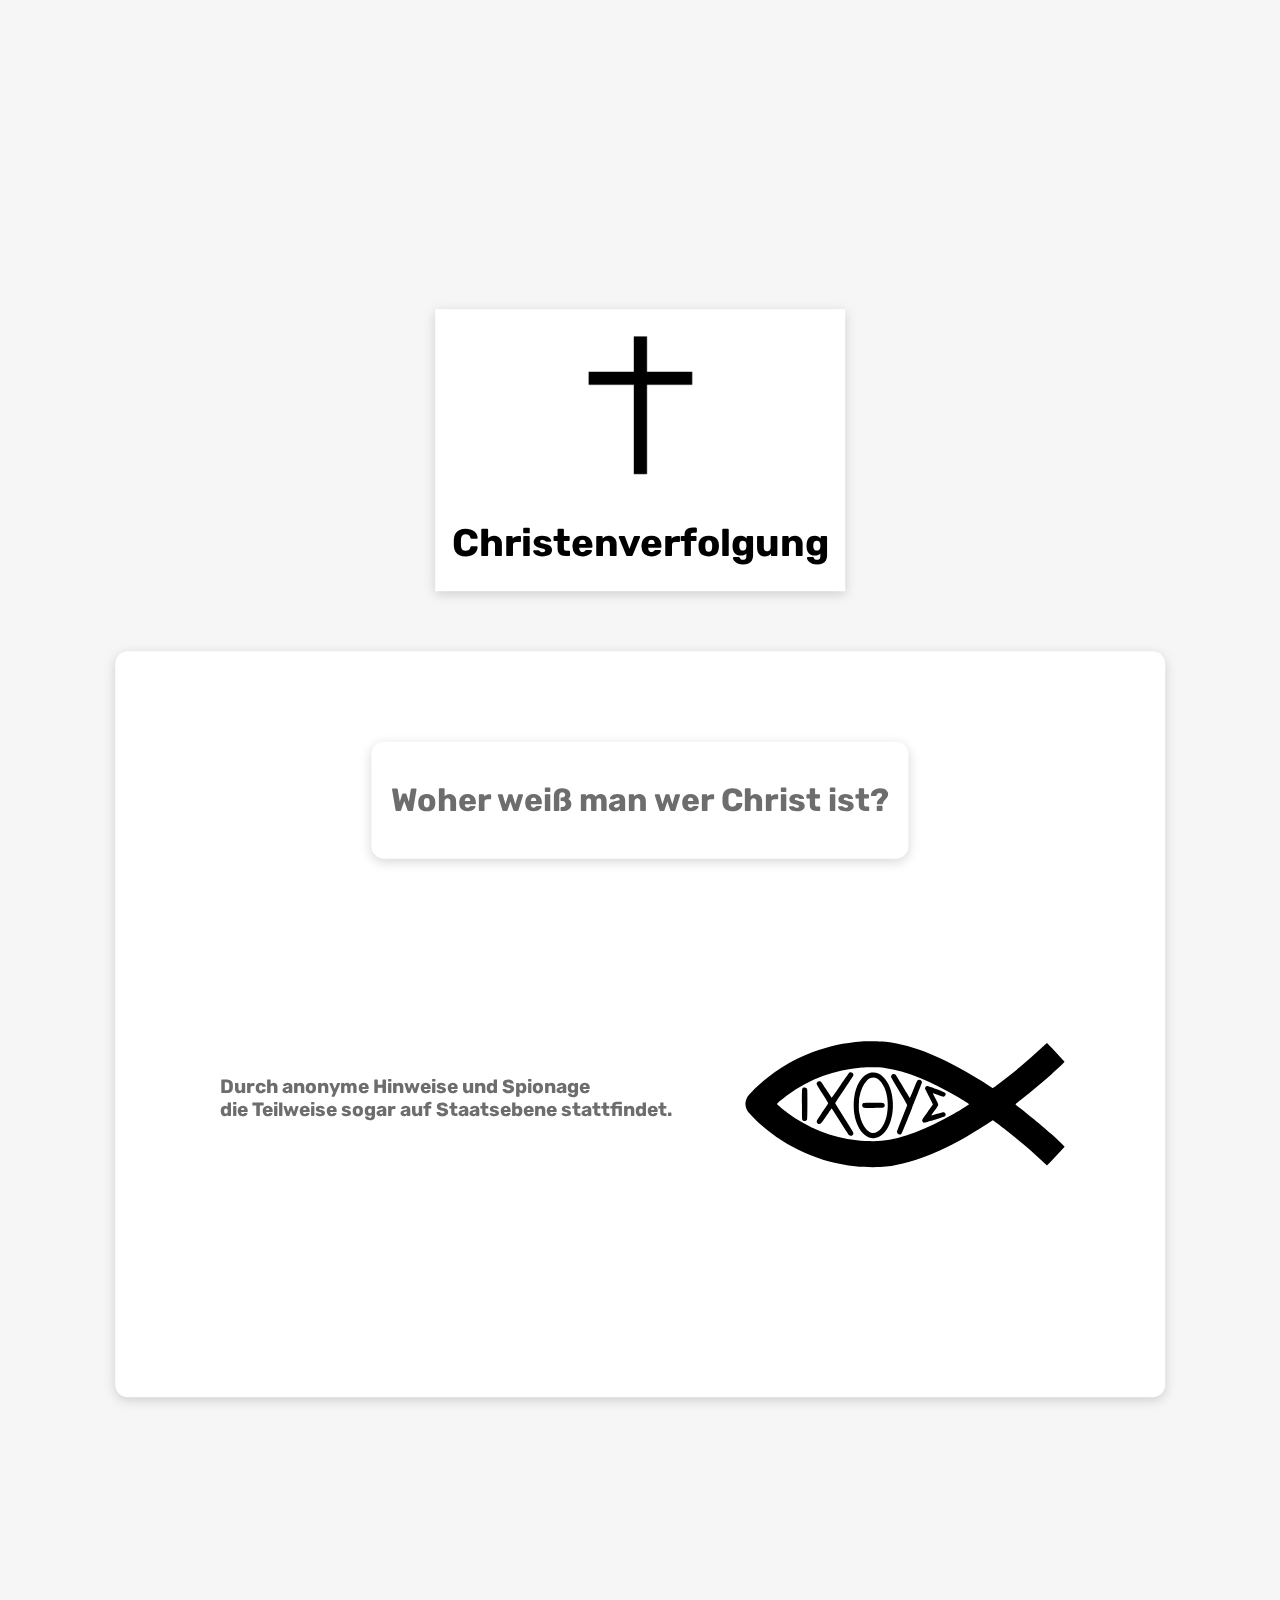
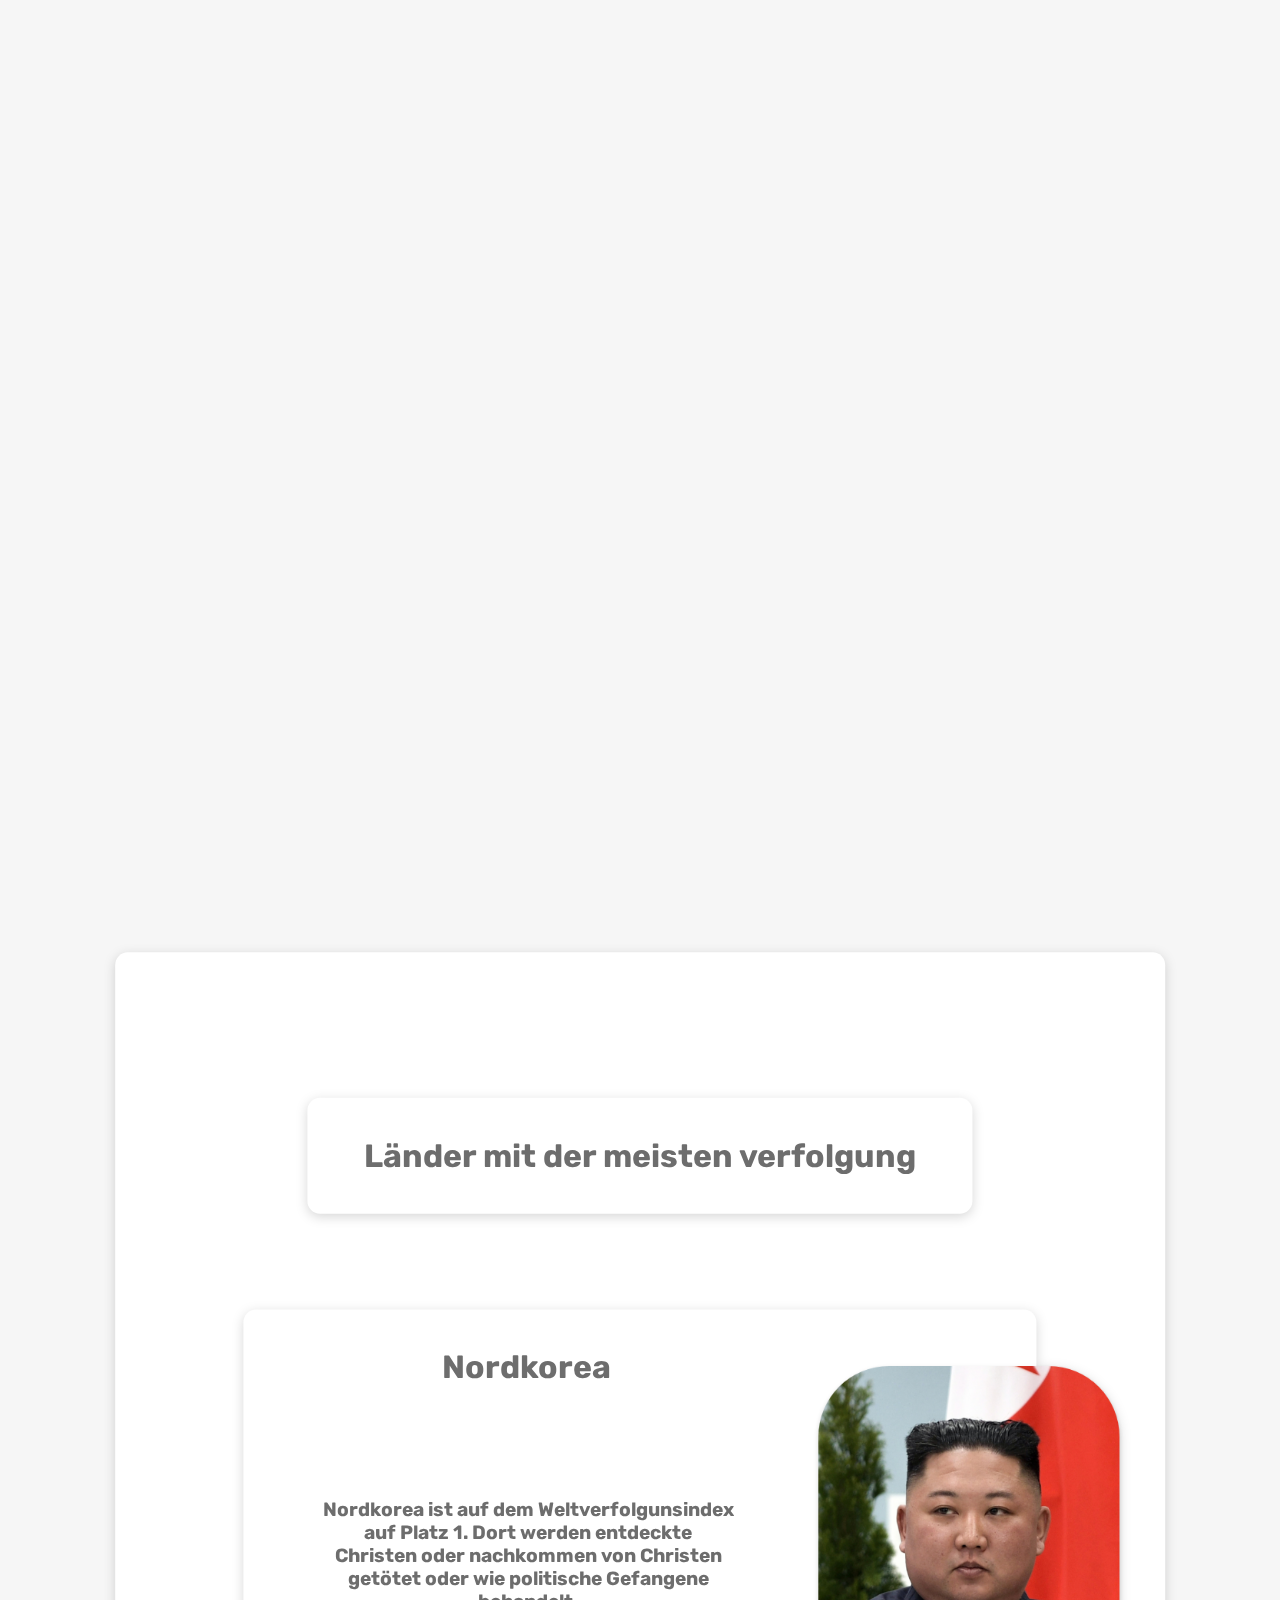
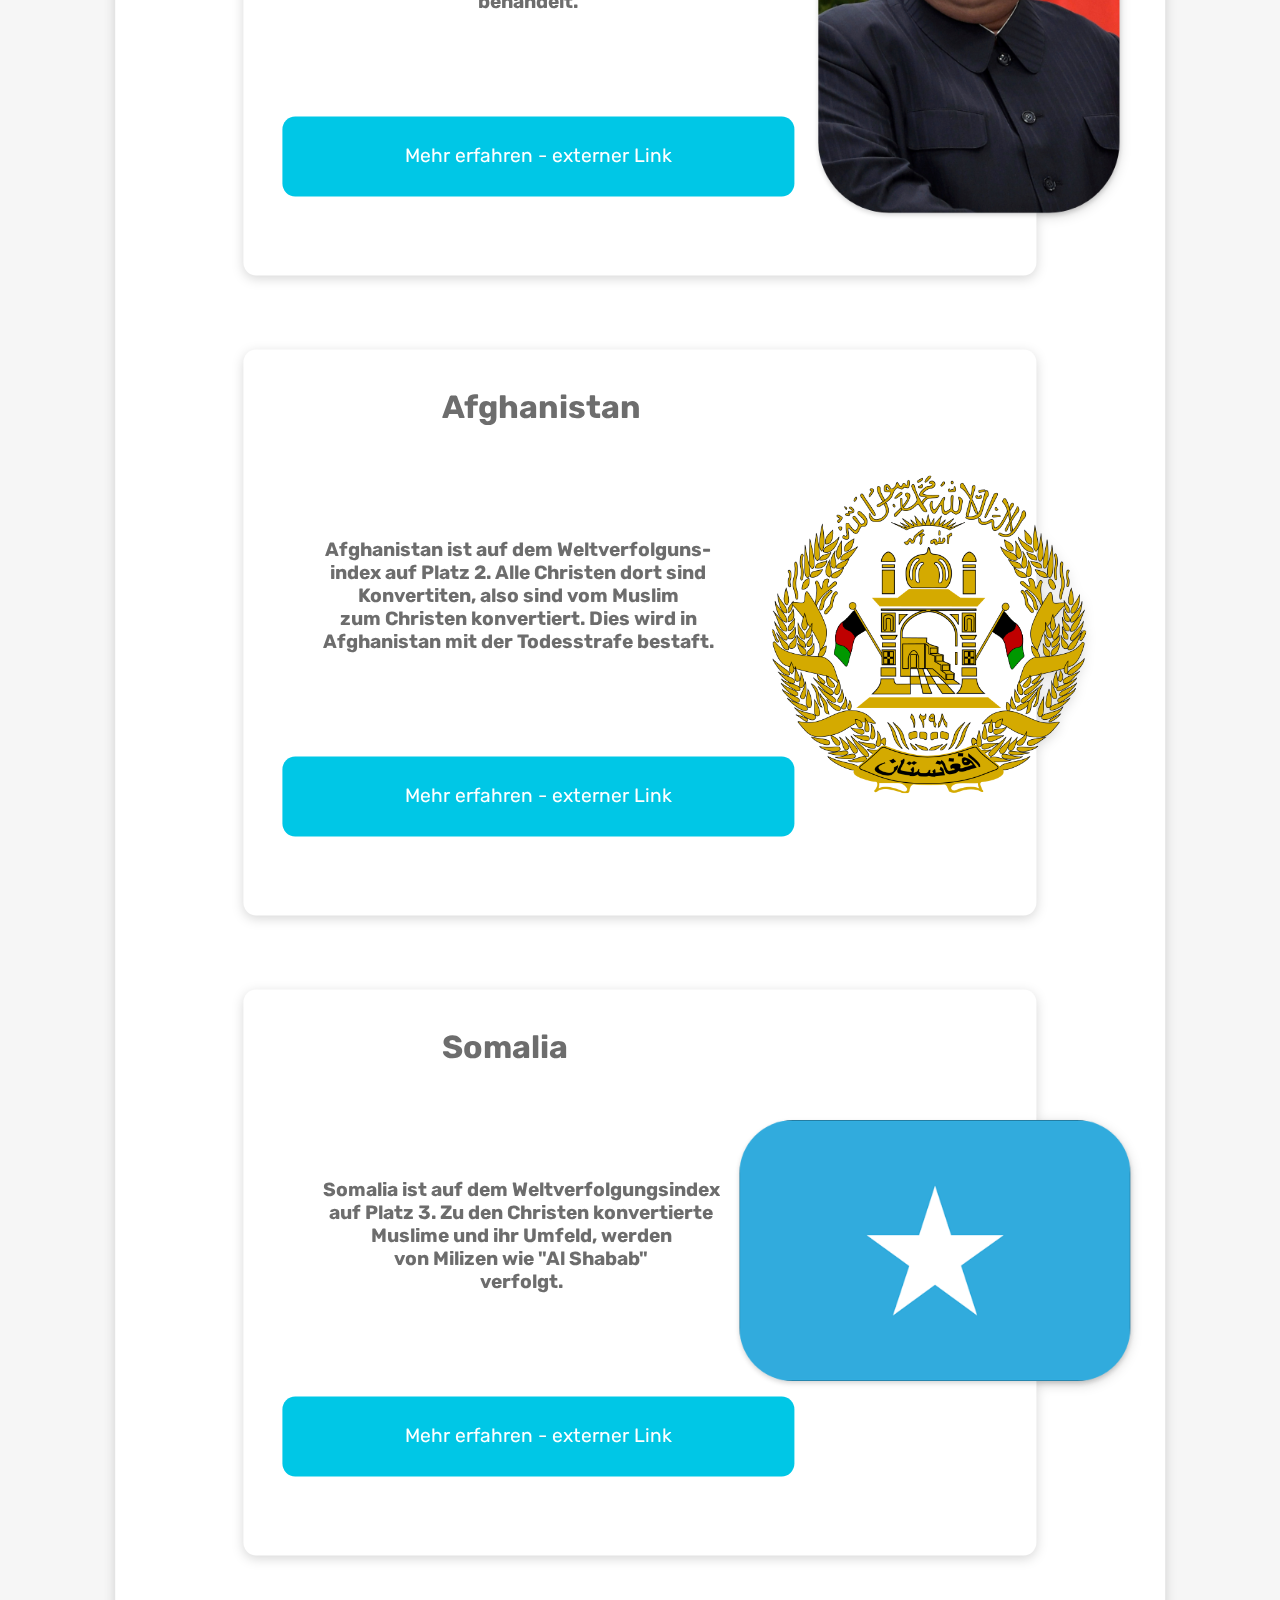
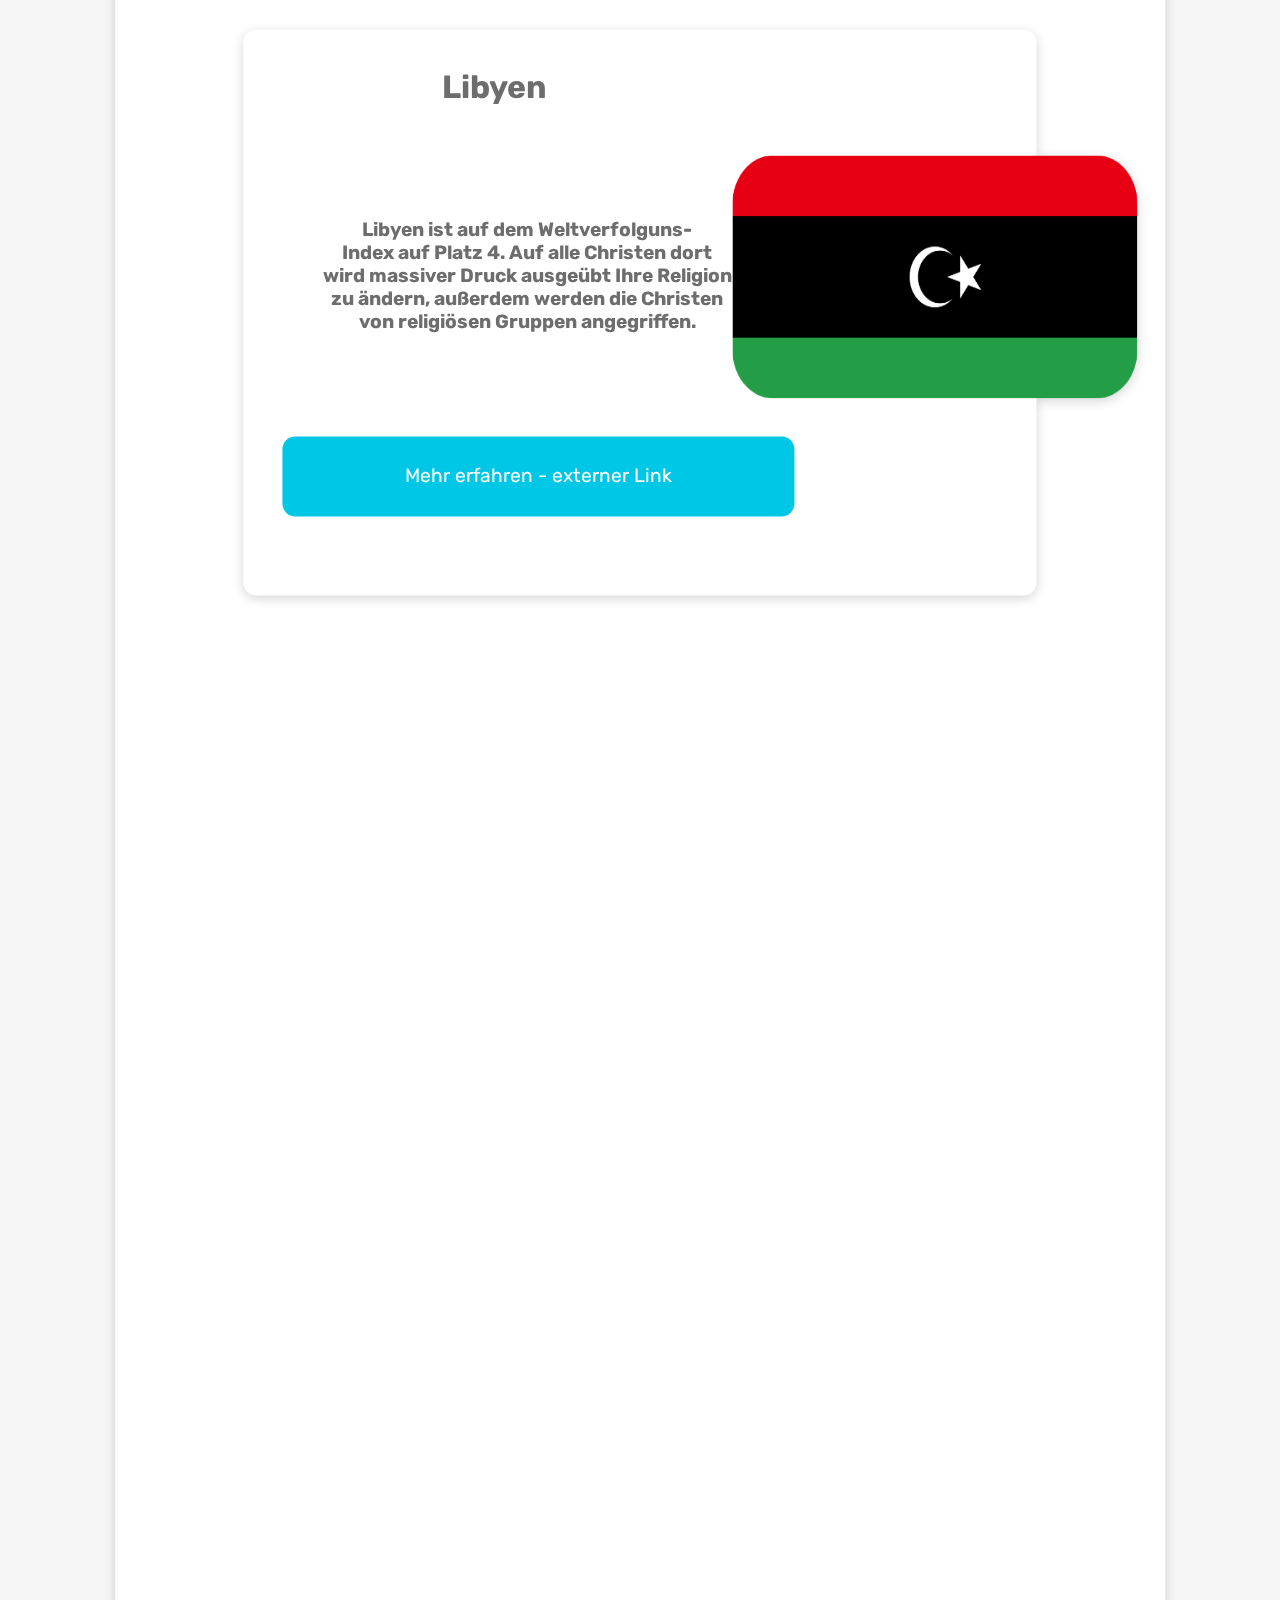
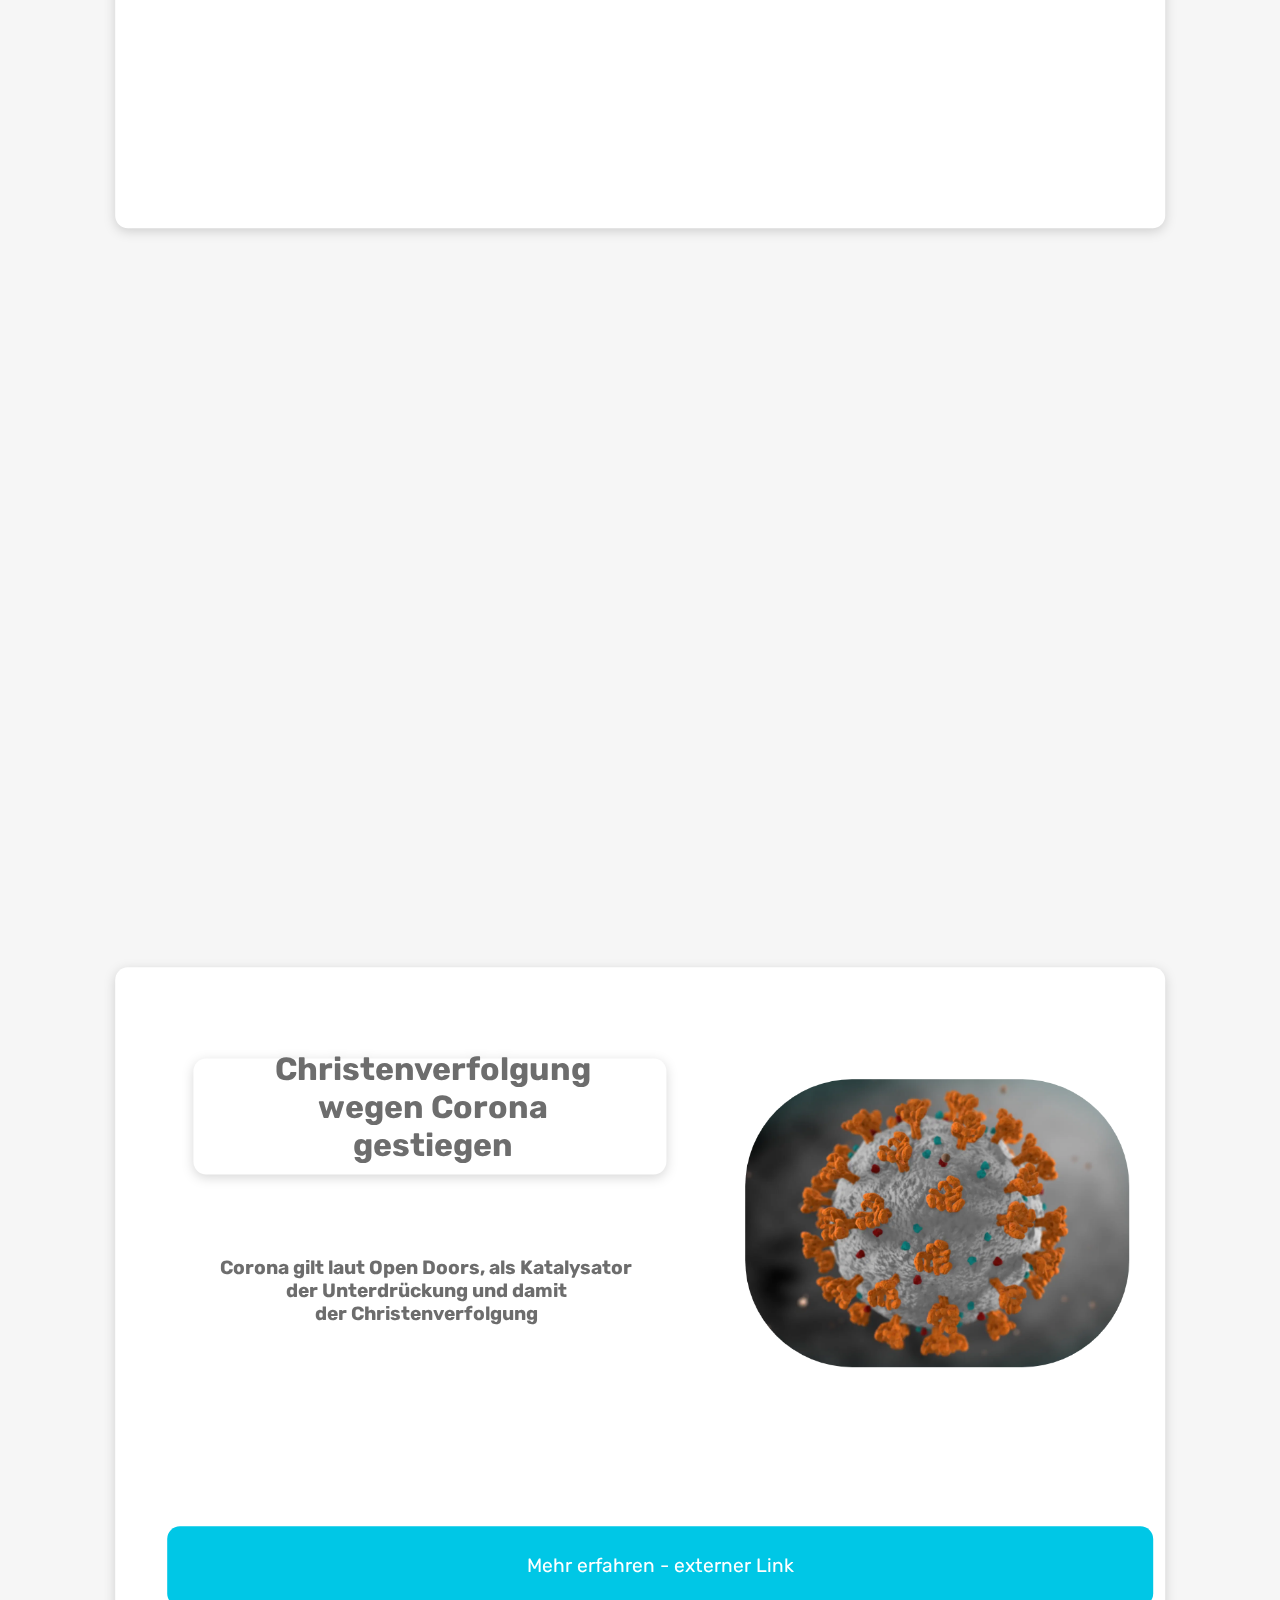
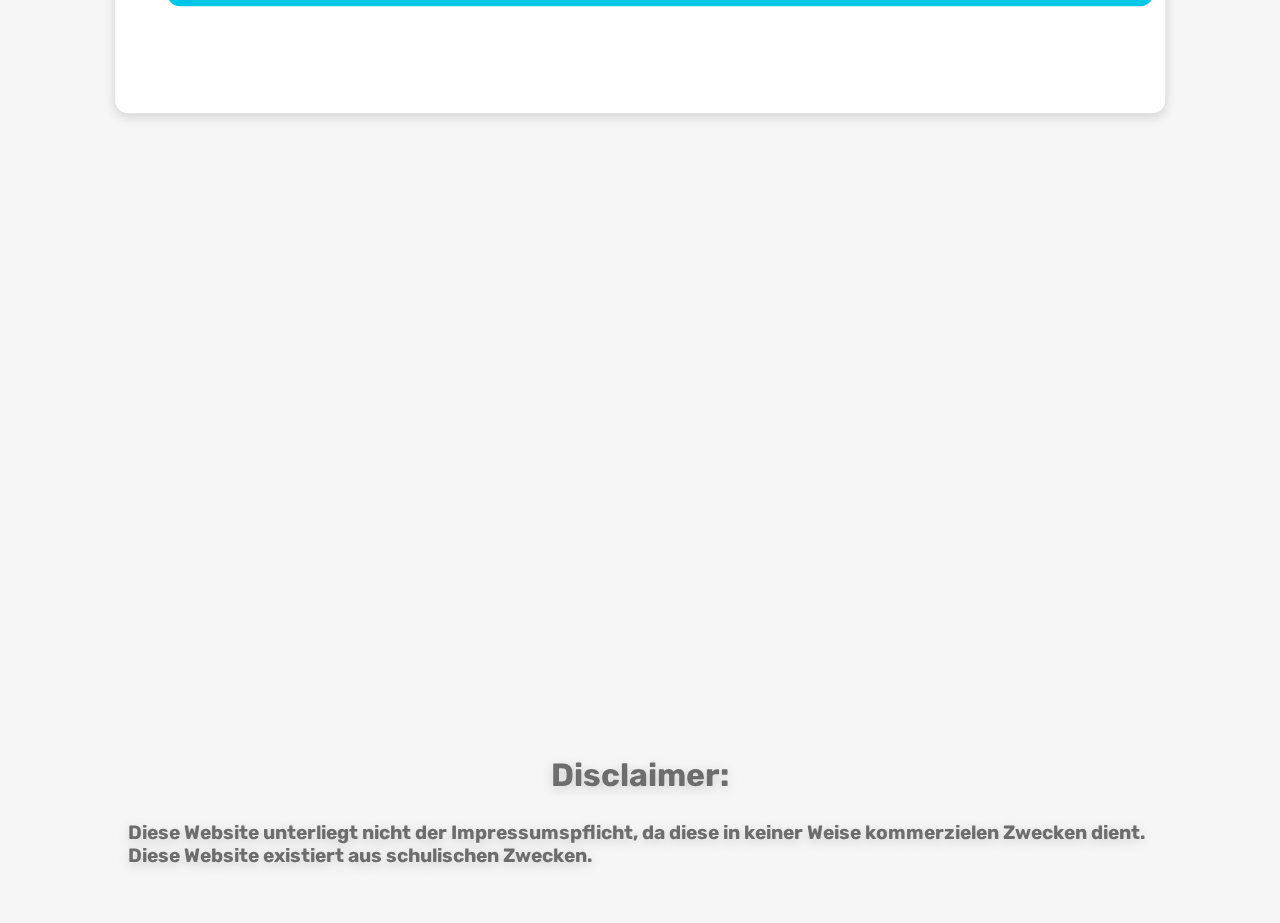
==== index.html @ 329ea92b "First" ====
<!DOCTYPE html>
<html>

    <head>

        <title>Religion</title>

        <link rel="stylesheet" href="style.css">

        <link rel="preconnect" href="https://fonts.googleapis.com">
        <link rel="preconnect" href="https://fonts.gstatic.com" crossorigin>
        <link href="https://fonts.googleapis.com/css2?family=Rubik&display=swap" rel="stylesheet"> 

    </head>

    <body>

        <div id="SectionIntro" class="Section">

            <div id="SectionIntroContent" class="CenteredContent" style="
            width: 30vw; height: 20vw;
            border-radius: 0vw;
            ">

                <img src="resources/images/ChristenKreuz.png" id="ChristenTumLogo">

                <h1 id="SiteTitle">Christenverfolgung</h1>

            </div>

        </div>

        <div id="SectionFoundOut" class="Section">

            <div id="SectionFoundOutContent" class="CenteredContent"
            style="
            
            width:80vw;
            height: 80vh;
            top: 80vw

            ">

            <div id="FoundOutTitleDiv" class="CenteredContent">

                <h2>Woher weiß man wer Christ ist?</h2>

            </div>

            <img src="resources/images/ChristenTum Logo.svg" id="FoundOutImage">


            <h3 id="FoundOutTextText">
                Durch anonyme Hinweise und Spionage <br>
                die Teilweise sogar auf Staatsebene stattfindet.
            </h3>


            </div>


        </div>


        <div id="SectionCountries" class="Section" style="
        ">

            <div id="SectionCountriesContent" class="CenteredContent" style="
            
                    
            width: 80vw;
            height: 450vh;
            top: 510vh
            
            ">

                <div id= "SectionCountrieTitleDiv" class="CenteredContent">


                    <h2>

                        Länder mit der meisten verfolgung

                    </h2>

                </div>

                <div id= "NordKoreaCountrieDiv"class="CenteredCountrieDiv" style="
                
                    top: 50vw;

                ">


                    <h2 id="NordKoreaCountrieTitle"class="CenteredCountrieTitle">Nordkorea</h2>

                    <h3 class="CentredCountrieText">

                        Nordkorea ist auf dem Weltverfolgunsindex <br>
                        auf Platz 1. Dort werden entdeckte <br>
                        Christen oder nachkommen von Christen <br>
                        getötet oder wie politische Gefangene<br>
                        behandelt.
                        
                        

                    </h3>

                    <img id="CentredNordKoreaImg" class="CentredCountrieImg" src="resources/images/countries/NorthKorea.png">

                    <a target="_blank" rel="noopener noreferrer"  href="https://www.opendoors.de/christenverfolgung/weltverfolgungsindex/laenderprofile/nordkorea">Mehr erfahren - externer Link</a>

                </div>

                <div id= "AfghanistanCountrieDiv"class="CenteredCountrieDiv" style="
                
                    top: 100vw;
                
                ">


                    <h2 id="AfghanistanCountrieTitle"class="CenteredCountrieTitle">Afghanistan</h2>

                    <h3 class="CentredCountrieText">


                        Afghanistan ist auf dem Weltverfolguns- <br>
                        index auf Platz 2. Alle Christen dort sind <br>
                        Konvertiten, also sind vom Muslim <br>
                        zum Christen konvertiert. Dies wird in <br>
                        Afghanistan mit der Todesstrafe bestaft.
                        

                    </h3>

                    <img id="CentredAfghanistanImg" class="CentredCountrieImg" src="resources/images/countries/Afghanistan.png">

                    <a target="_blank" rel="noopener noreferrer"  href="https://www.opendoors.de/christenverfolgung/weltverfolgungsindex/laenderprofile/afghanistan">Mehr erfahren - externer Link</a>

                </div>

                <div id= "SomaliaCountrieDiv"class="CenteredCountrieDiv" style="
                
                top: 150vw;
            
                ">


                <h2 id="SomaliaCountrieTitle"class="CenteredCountrieTitle">Somalia</h2>

                <h3 class="CentredCountrieText">

                    Somalia ist auf dem Weltverfolgungsindex <br>
                    auf Platz 3. Zu den Christen konvertierte <br>
                    Muslime und ihr Umfeld, werden <br>
                    von Milizen wie "Al Shabab" <br>
                    verfolgt.

                    
                    

                </h3>

                <img id="CentredSomaliaImg" class="CentredCountrieImg" src="resources/images/countries/Somalia.png">

                <a target="_blank" rel="noopener noreferrer"  href="https://www.opendoors.de/christenverfolgung/weltverfolgungsindex/laenderprofile/somalia">Mehr erfahren - externer Link</a>

                </div>

                <div id= "LibyenCountrieDiv"class="CenteredCountrieDiv" style="
                
                top: 200vw;
            
                ">


                <h2 id="LibyenCountrieTitle"class="CenteredCountrieTitle">  Libyen</h2>

                <h3 class="CentredCountrieText">

                    Libyen ist auf dem Weltverfolguns- <br>
                    Index auf Platz 4. Auf alle Christen dort <br> 
                    wird massiver Druck ausgeübt Ihre Religion <br>
                    zu ändern, außerdem werden die Christen <br>
                    von religiösen Gruppen angegriffen.

                    
                    

                </h3>

                <img id="CentredLibyenImg" class="CentredCountrieImg" src="resources/images/countries/Libyen.png">

                <a target="_blank" rel="noopener noreferrer"  href="https://www.opendoors.de/christenverfolgung/weltverfolgungsindex/laenderprofile/libyen">Mehr erfahren - externer Link</a>


                </div>

            </div>

            <div id="SectionCorona" class="Section">

                <div id="SectionCoronaContent" class="CenteredContent"
                style="
                
                width:80vw;
                height: 80vh;
                top: 860vh
    
                ">
    
                <div id="CoronaTitleDiv" class="CenteredContent">
    
                    <h2 id="ChristenTitleTitle">Christenverfolgung wegen Corona gestiegen</h2>
    
                </div>
    
                <img src="resources/images/Corona.png" id="CoronaImage">
    
    
                <h3 id="CoronaTextText">
                    Corona gilt laut Open Doors, als Katalysator <br>
                    der Unterdrückung und damit <br>
                    der Christenverfolgung
                </h3>
    
                <a target="_blank" rel="noopener noreferrer"  
                
                style="top: 75%; width: 75vw"

                href="https://www.dw.com/de/auch-wegen-corona-weltweit-wachsende-christenverfolgung/a-56195156">Mehr erfahren - externer Link</a>


    
                </div>    
            </div>

            <div class = "Section" >
            
                <div class="CenteredContent" style="
                
                height: 30vh;

                top: 950vh;

                background-color:inherit;

                "></div>
            
            </div>

            <div class = "Section" >
            
                <div class="CenteredContent" style="
                
                height: 20vh;

                top: 980vh;

                width: 80vw;

                background-color:inherit;

                ">
                <h2>    Disclaimer:<br>
                </h2>

                <h3>
                    Diese Website unterliegt nicht der Impressumspflicht, da diese in keiner Weise kommerzielen Zwecken dient.
                    <br>
                    Diese Website existiert aus schulischen Zwecken.
                </h3>
                </div>
            
            </div>

        </div>
    </body>

</html>
---- style.css ----
body{

    background-color: #F6F6F6;

}


h2{

    font-size: 2.5vw;

    font-family: 'Rubik', sans-serif;

    text-align: center;
    color: rgb(109, 109, 109);


}

h3{

    font-size: 1.5vw;
    overflow-wrap: break-word;
    font-family: 'Rubik', sans-serif;

    color: rgb(109, 109, 109);

}


.SectionIntro{

    position:relative;
    width: 100%;
    height: 100vh;
    min-height: 300px;

}

.CenteredContent{

    all:initial;

    position: absolute;
    width: 20%;
    transform: translate(-50%, -50%);
    left: 50%; top: 50%;

    background-color: white;

    border-radius: 1vw;
    padding: 1vw;

    filter: drop-shadow(0px 3px 6px rgba(0, 0, 0, 0.161));

}

#SiteTitle{

    text-align: center;
    vertical-align: middle;
    line-height: 4vw;

    font-size: 3vw;

    font-family: 'Rubik', sans-serif;

}

#ChristenTumLogo{
    width: 17vw;
    margin-left: auto;
    margin-right: auto;
    display: block;
}

#FoundOutTitleDiv{


    width: 40vw;
    height: auto;

    top: 20%;
    


}

#FoundOutImage{

    width: 25vw;
    position: absolute;
    top: 50%;
    left: 60%;


}


#FoundOutTextText{


    position: absolute;

    top: 45vh;

    left: 10%;

}


#SectionCountrieTitleDiv{

    width: 50vw;

    top: 5%

}

.CenteredCountrieDiv{

    all:initial;

    position: absolute;
    width: 60vw;
    height: 60vh;
    transform: translate(-50%, -50%);
    left: 50%; top: 50%;

    background-color: white;

    border-radius: 1vw;
    padding: 1vw;

    filter: drop-shadow(0px 3px 6px rgba(0, 0, 0, 0.161));

}

.CenteredCountrieTitle{

    position: absolute;

    
    left: 25%;
}

.CentredCountrieText{
    
    position: absolute;

    left: 10%;

    text-align: center;

    top: 30%

}

.CentredCountrieImg{


    
    border-radius: 1vw;
    padding: 1vw;



}

#CentredNordKoreaImg{

    position: absolute;

    width: 35vh;

    top: 7%;

    left: 70%;

}

#CentredAfghanistanImg{


    position: absolute;

    width: 35vh;

    top: 20%;

    left: 65%;

}

#CentredSomaliaImg{


    position: absolute;

    width: 45vh;

    top: 20%;

    left: 60%;

}

#CentredLibyenImg{


    position: absolute;

    width: 45vh;

    height: 27vh;

    top: 20%;

    left: 60%;

}


button{

    position: absolute;

    background-color: blueviolet;

    width: 38vw;
    height: 10vh;

    left: 5%;
    top: 72%;

    border-radius: 1vw;
    padding: 1vw;

    color: white;
    font-size: 1.5vw;

    font-family: 'Rubik', sans-serif;

    text-decoration: none;

}

a{


    
    position: absolute;

    background-color: #00c7e6;

    width: 38vw;
    height: 6vh;

    line-height: 6vh;

    left: 5%;
    top: 72%;

    border-radius: 1vw;
    padding: 1vw;

    color: white;
    font-size: 1.5vw;

    text-align: center;
    vertical-align: middle;

    font-family: 'Rubik', sans-serif;

    text-decoration: none;

}

#CoronaTitleDiv{


    width: 35vw;
    height: 10vh;

    left: 30%;

    top: 20%;


}

#ChristenTitleTitle{

    position: absolute;

    width: 30vw;

    top: -30%;

    left: 10%;

}

#CoronaImage{

    width: 30vw;
    position: absolute;
    top: 15%;
    left: 60%;


}


#CoronaTextText{


    position: absolute;

    top: 30vh;

    left: 10%;

    text-align: center;

}
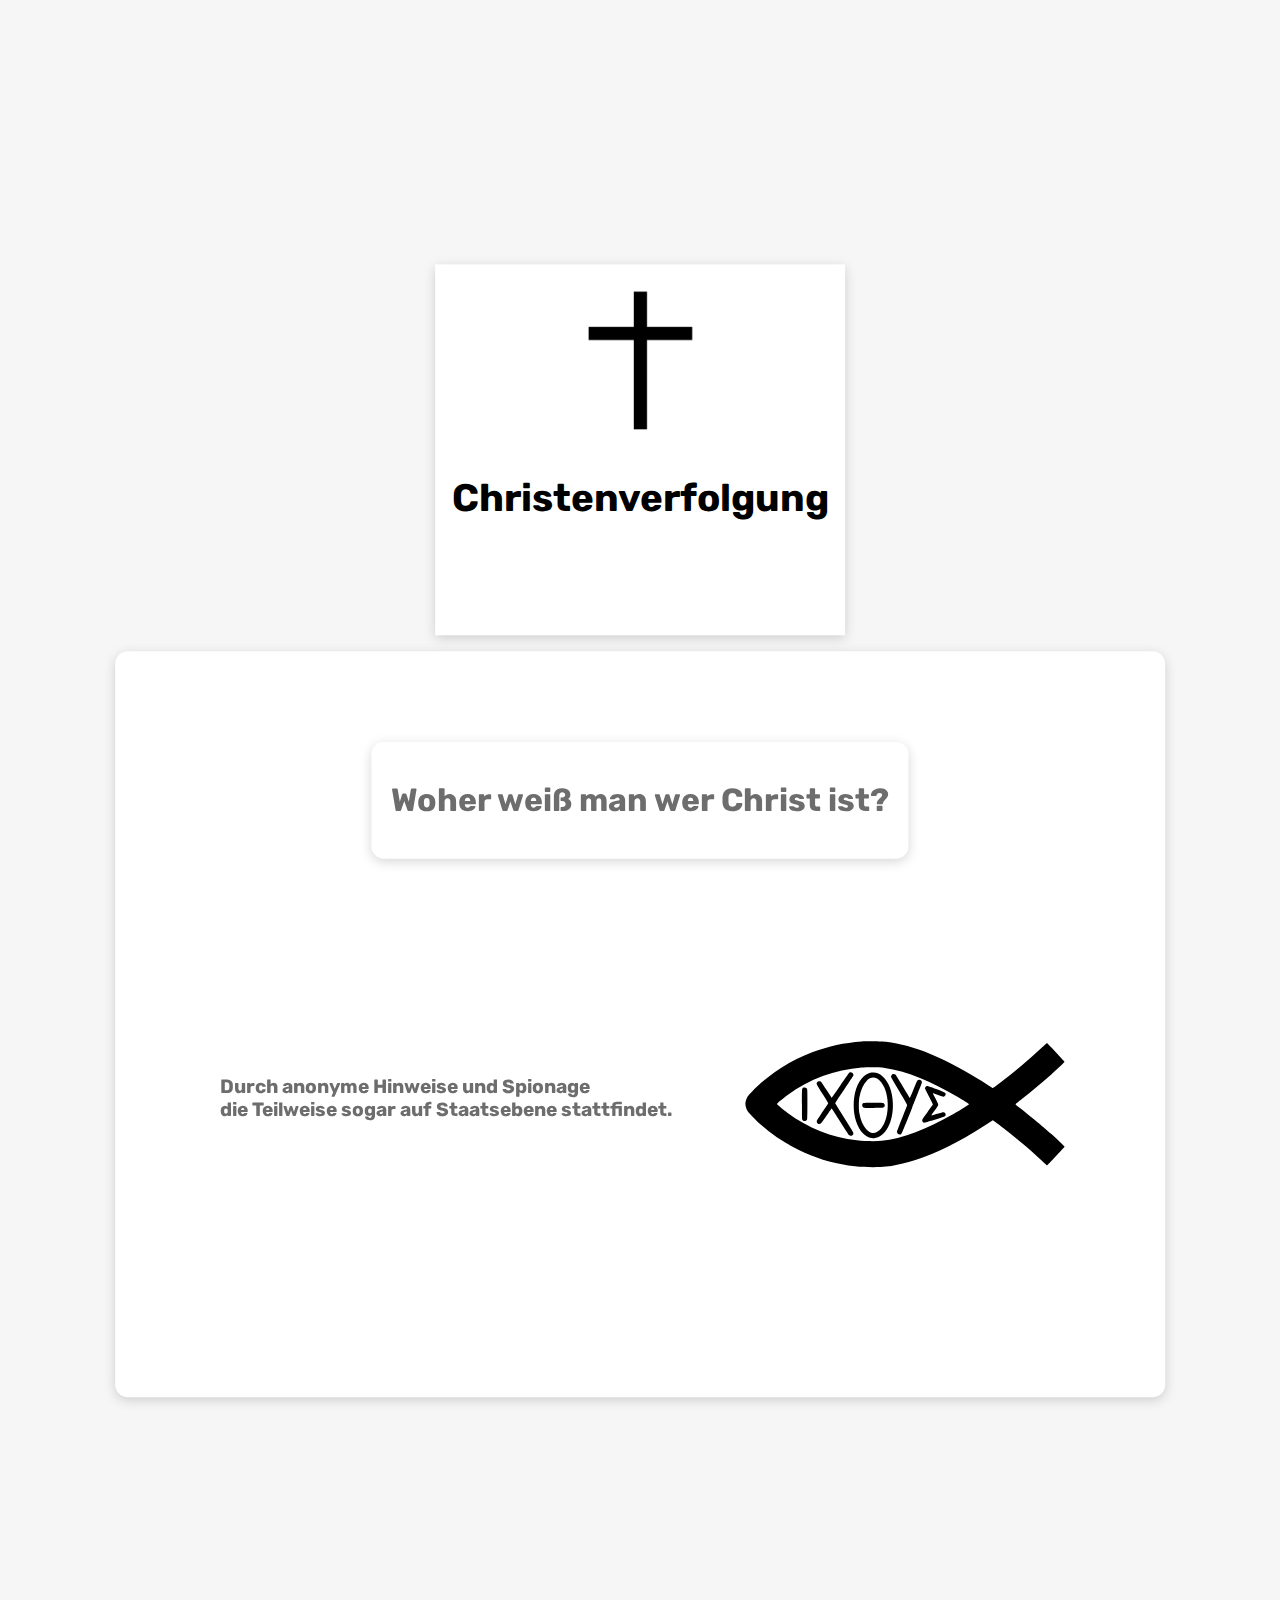
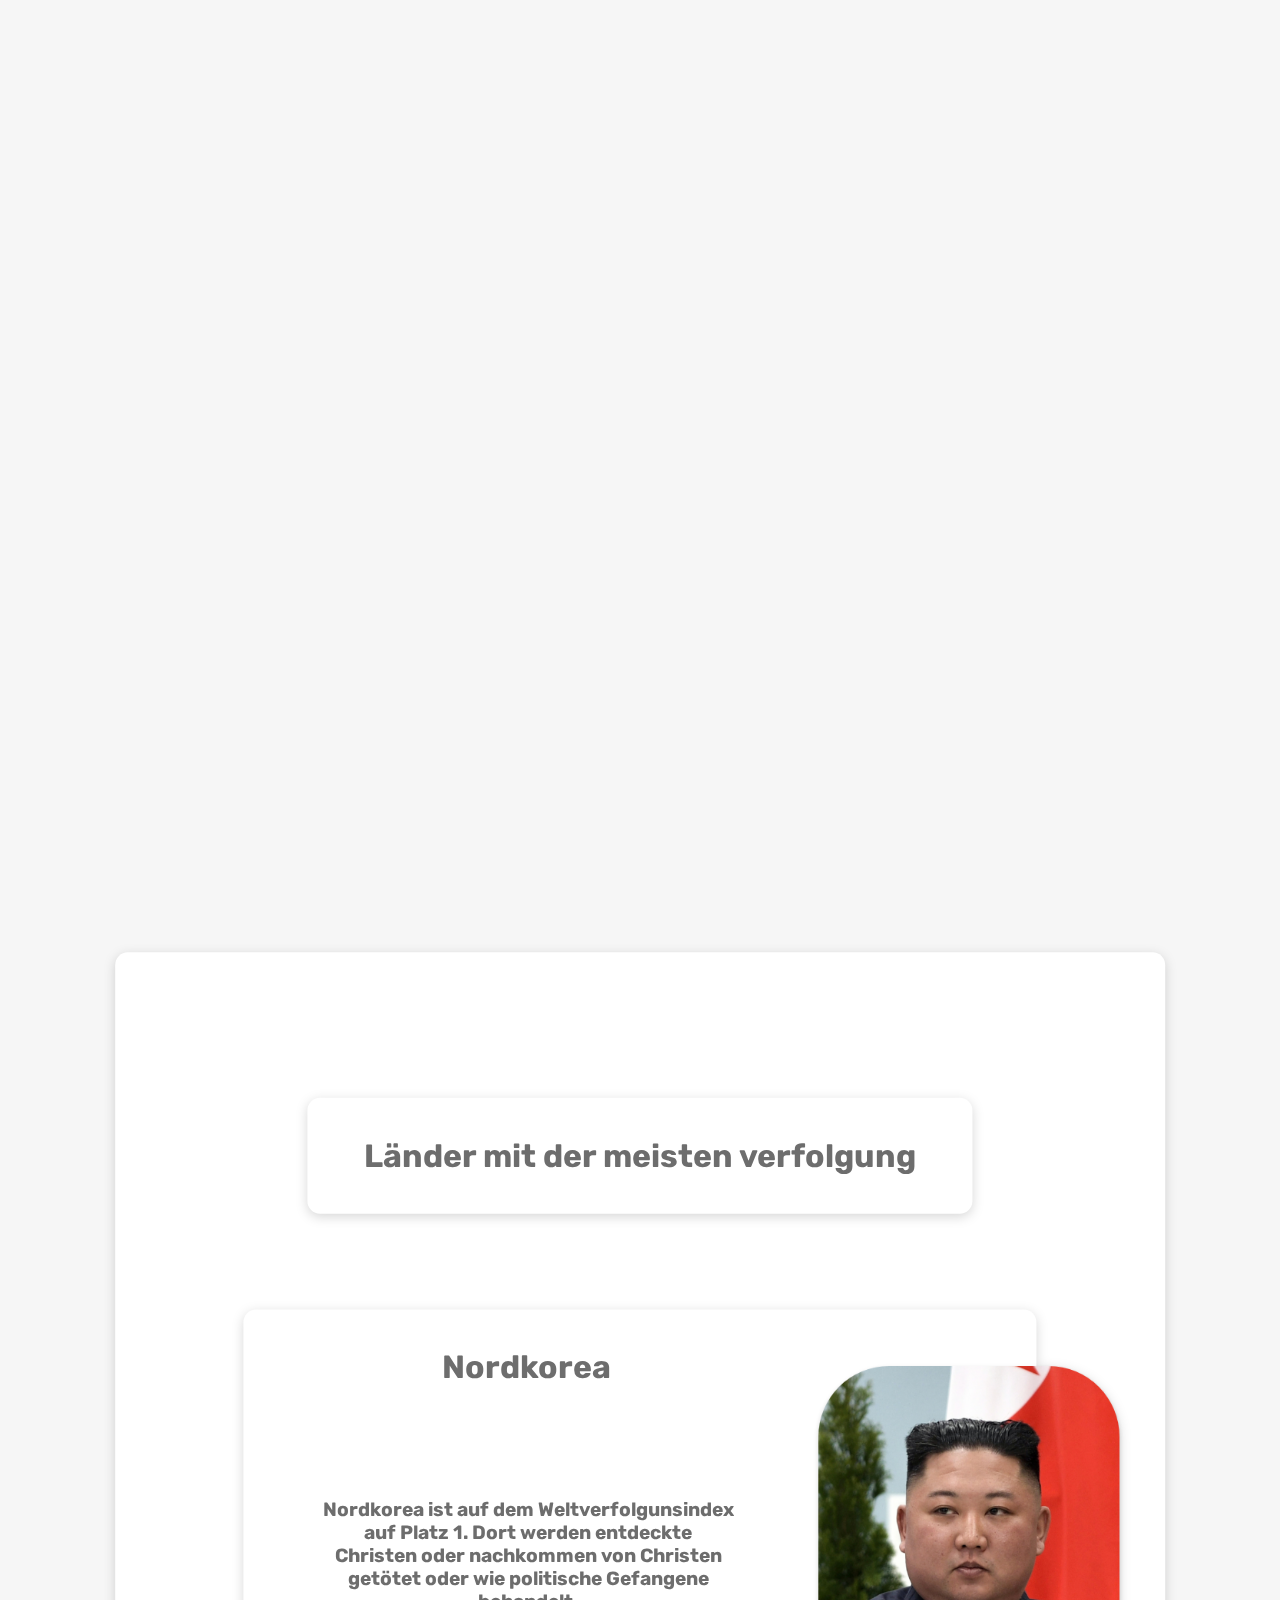
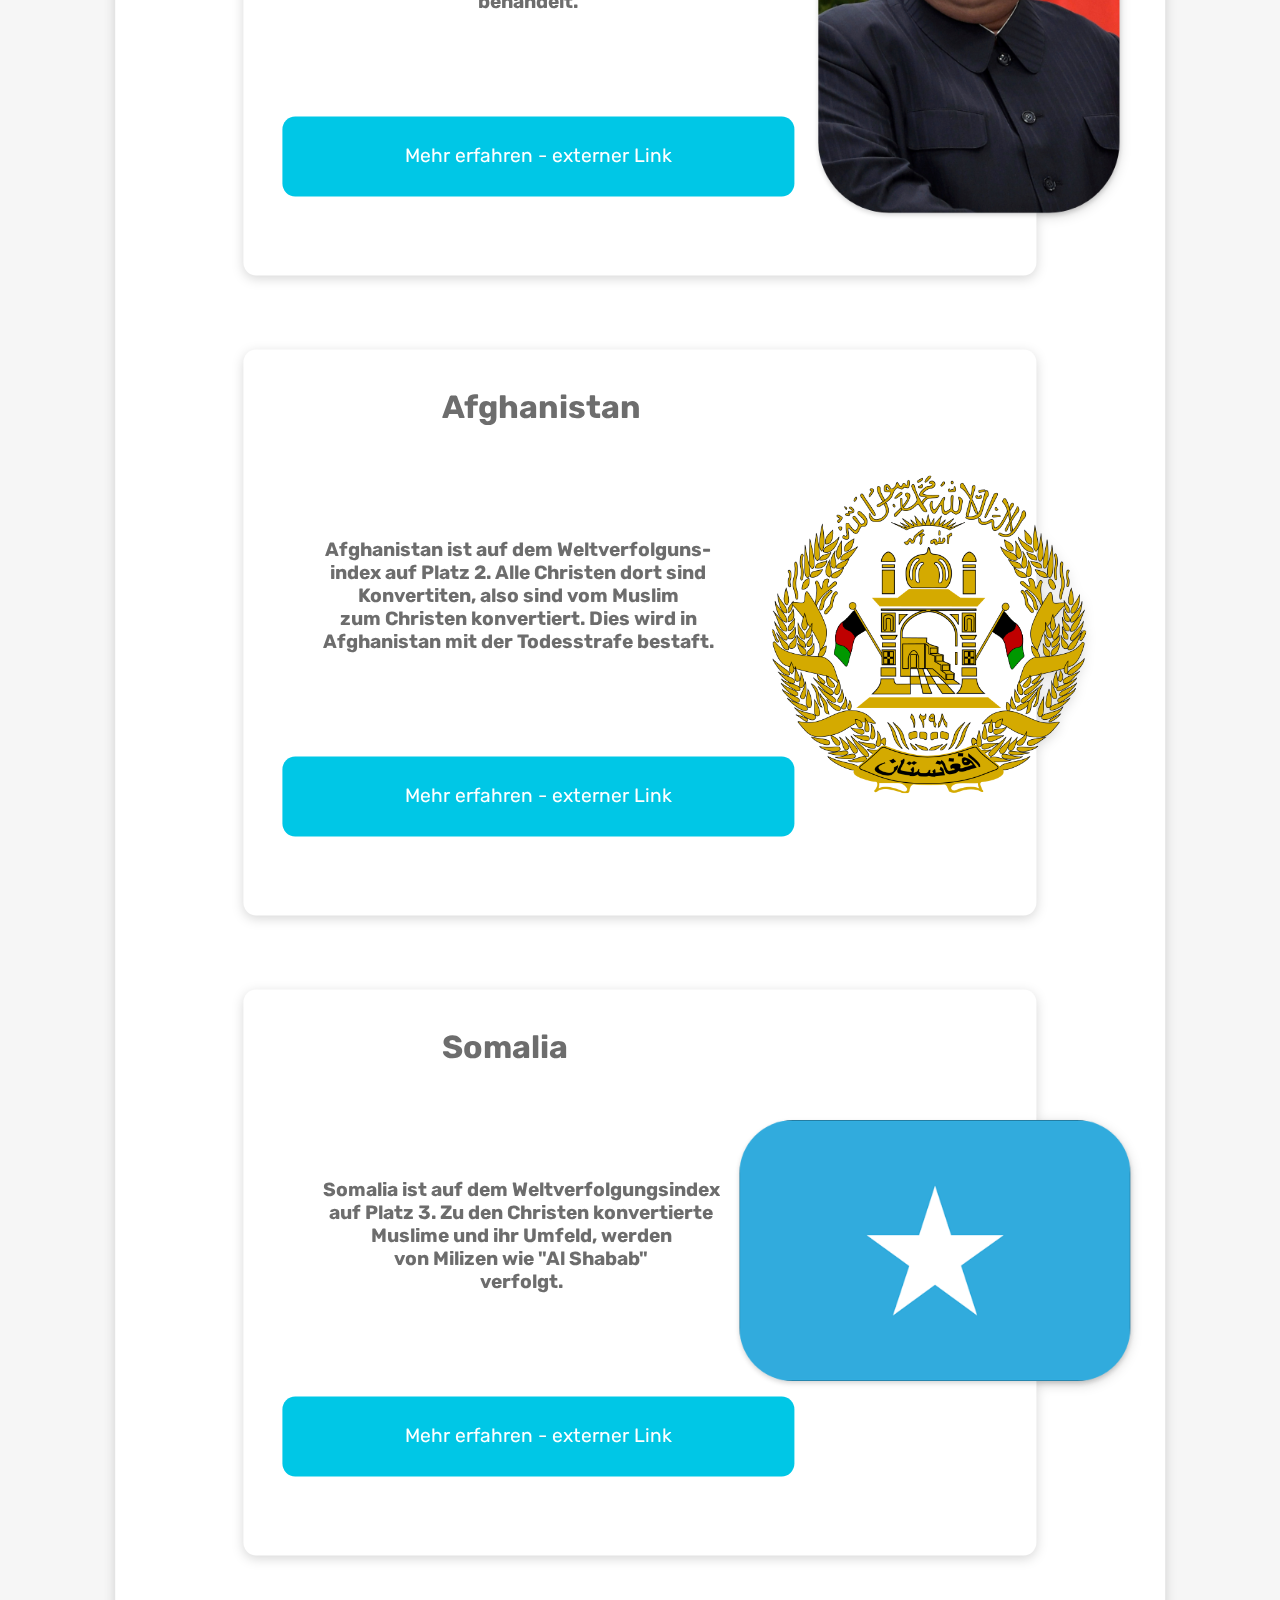
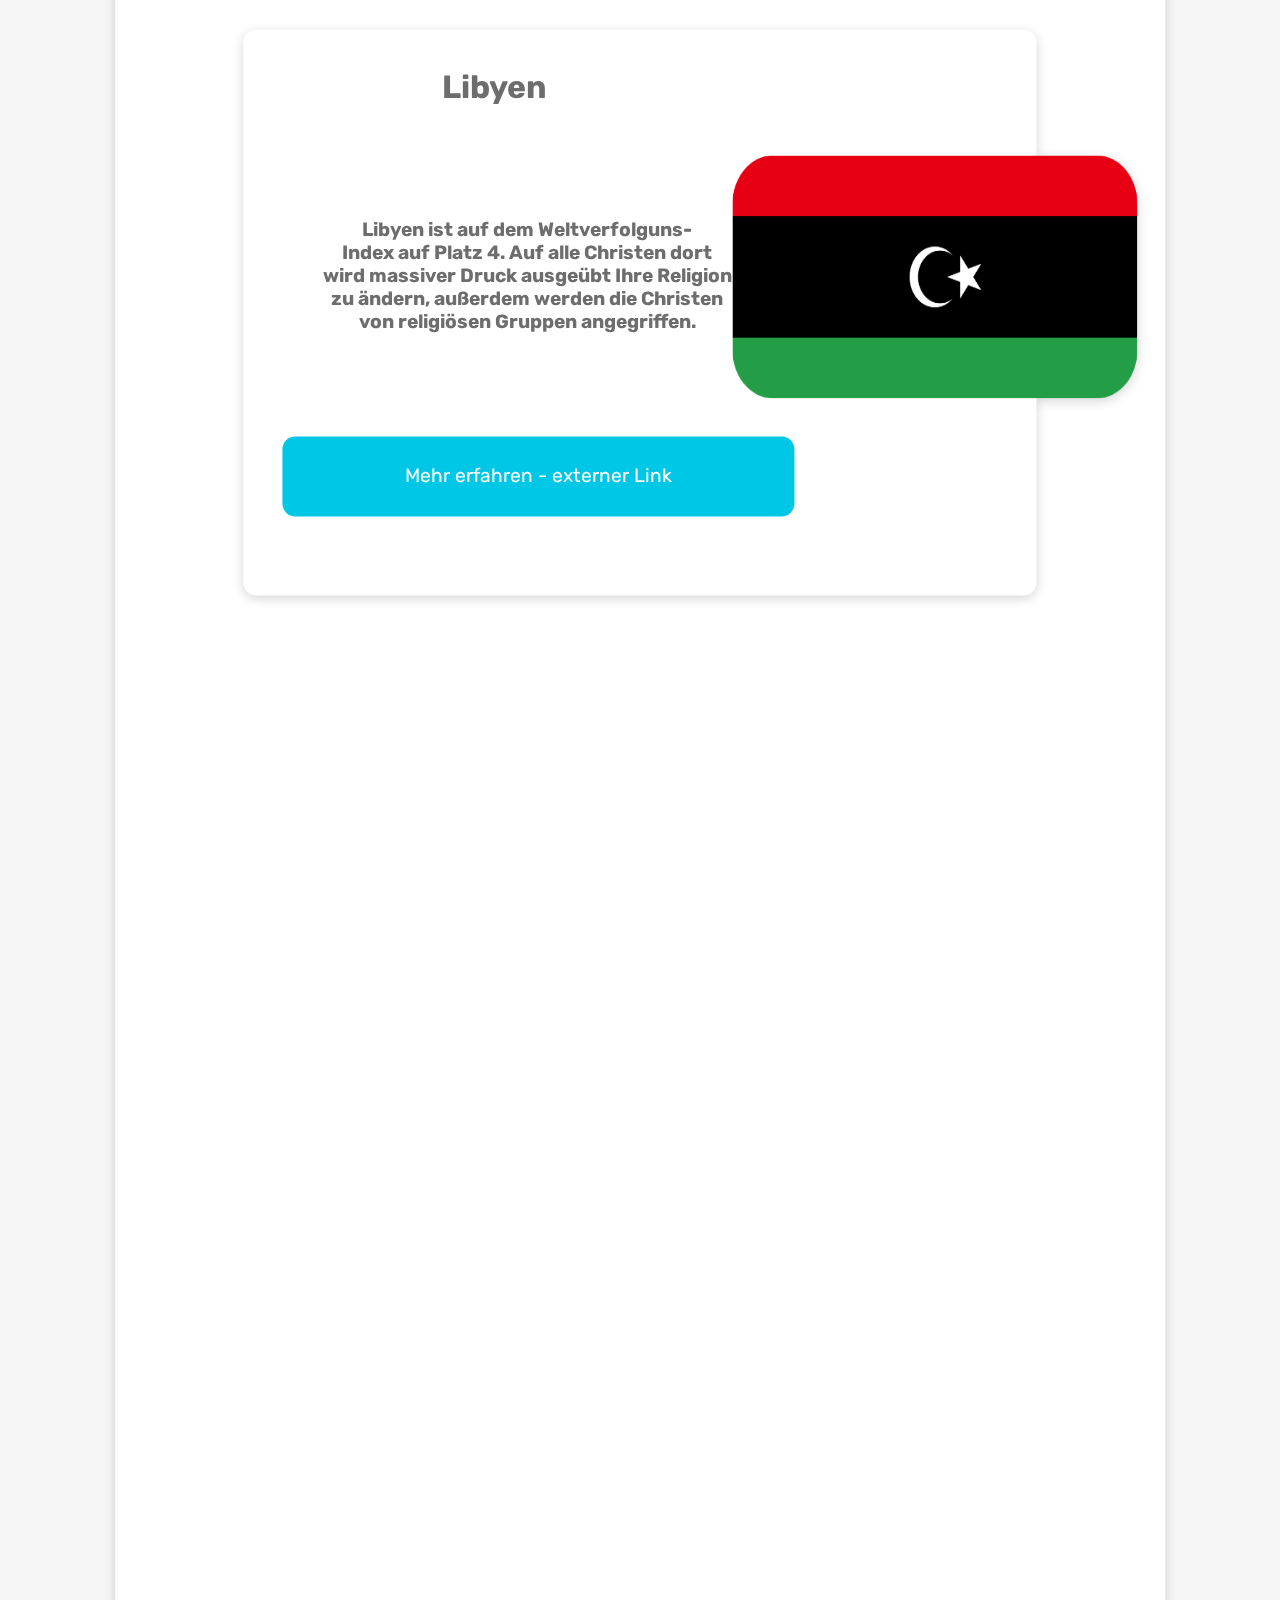
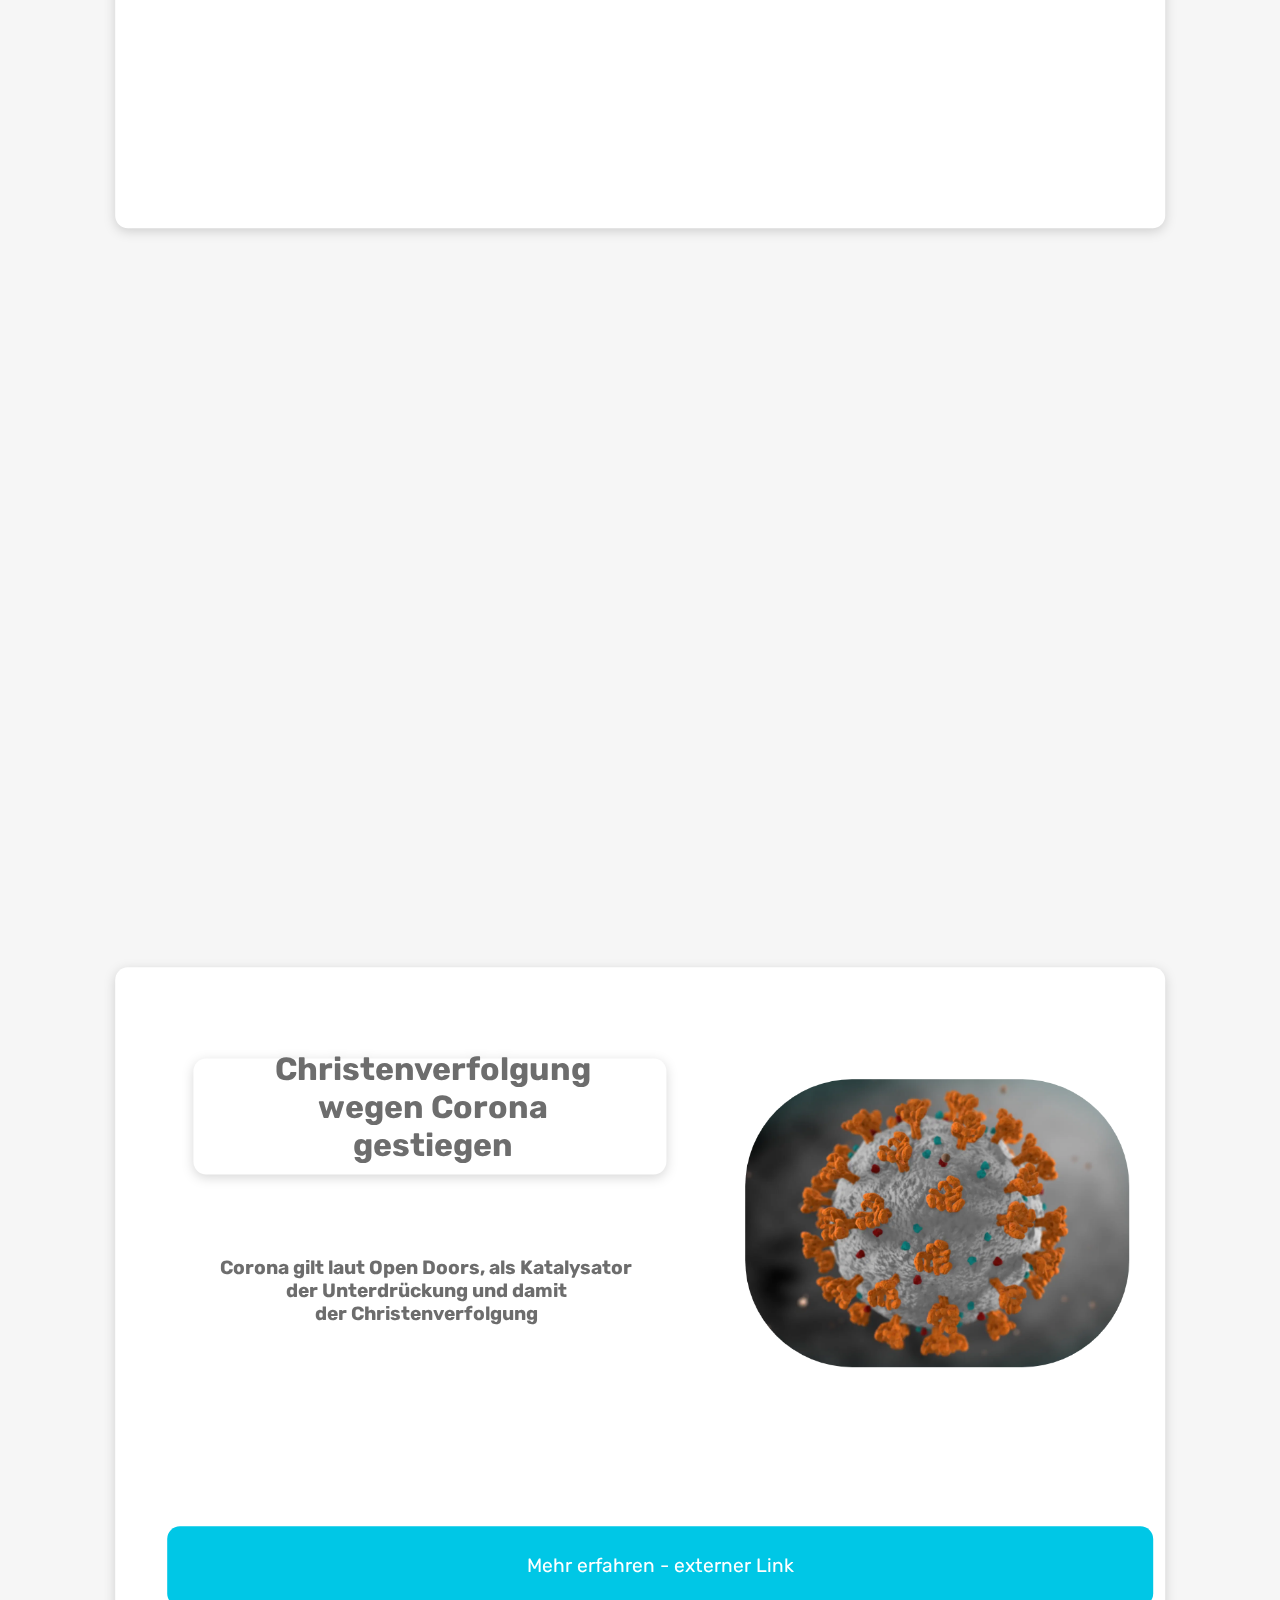
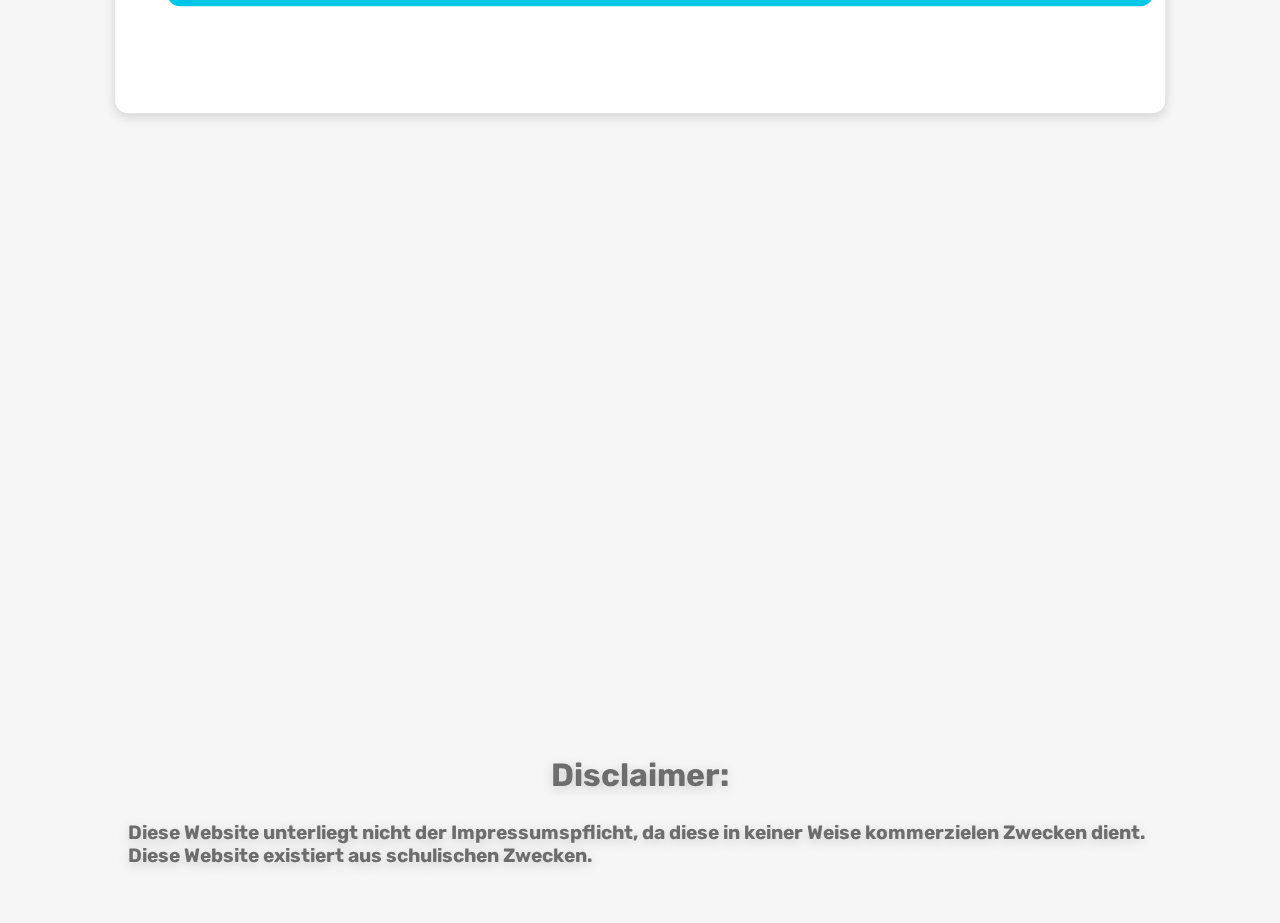
==== commit f60afcf7: "Added Presentation Mode" ====
--- a/index.html
+++ b/index.html
@@ -3,7 +3,7 @@
 
     <head>
 
-        <title>Religion</title>
+        <title>Christenverfolgung Übersicht</title>
 
         <link rel="stylesheet" href="style.css">
 
@@ -15,12 +15,23 @@
 
     <body>
 
+
+
         <div id="SectionIntro" class="Section">
 
+            
             <div id="SectionIntroContent" class="CenteredContent" style="
-            width: 30vw; height: 20vw;
+            width: 30vw; height: 27vw;
             border-radius: 0vw;
             ">
+
+                <a href="presentation.html" style="
+                position: absolute;
+                font-size: 1.2vw;
+                width: 15vw;
+                top: 45vh;
+                left: 7.5vw;
+                ">Präsentationsmodus</a>
 
                 <img src="resources/images/ChristenKreuz.png" id="ChristenTumLogo">
 
@@ -275,6 +286,9 @@
             </div>
 
         </div>
+
+
+
     </body>
 
 </html> 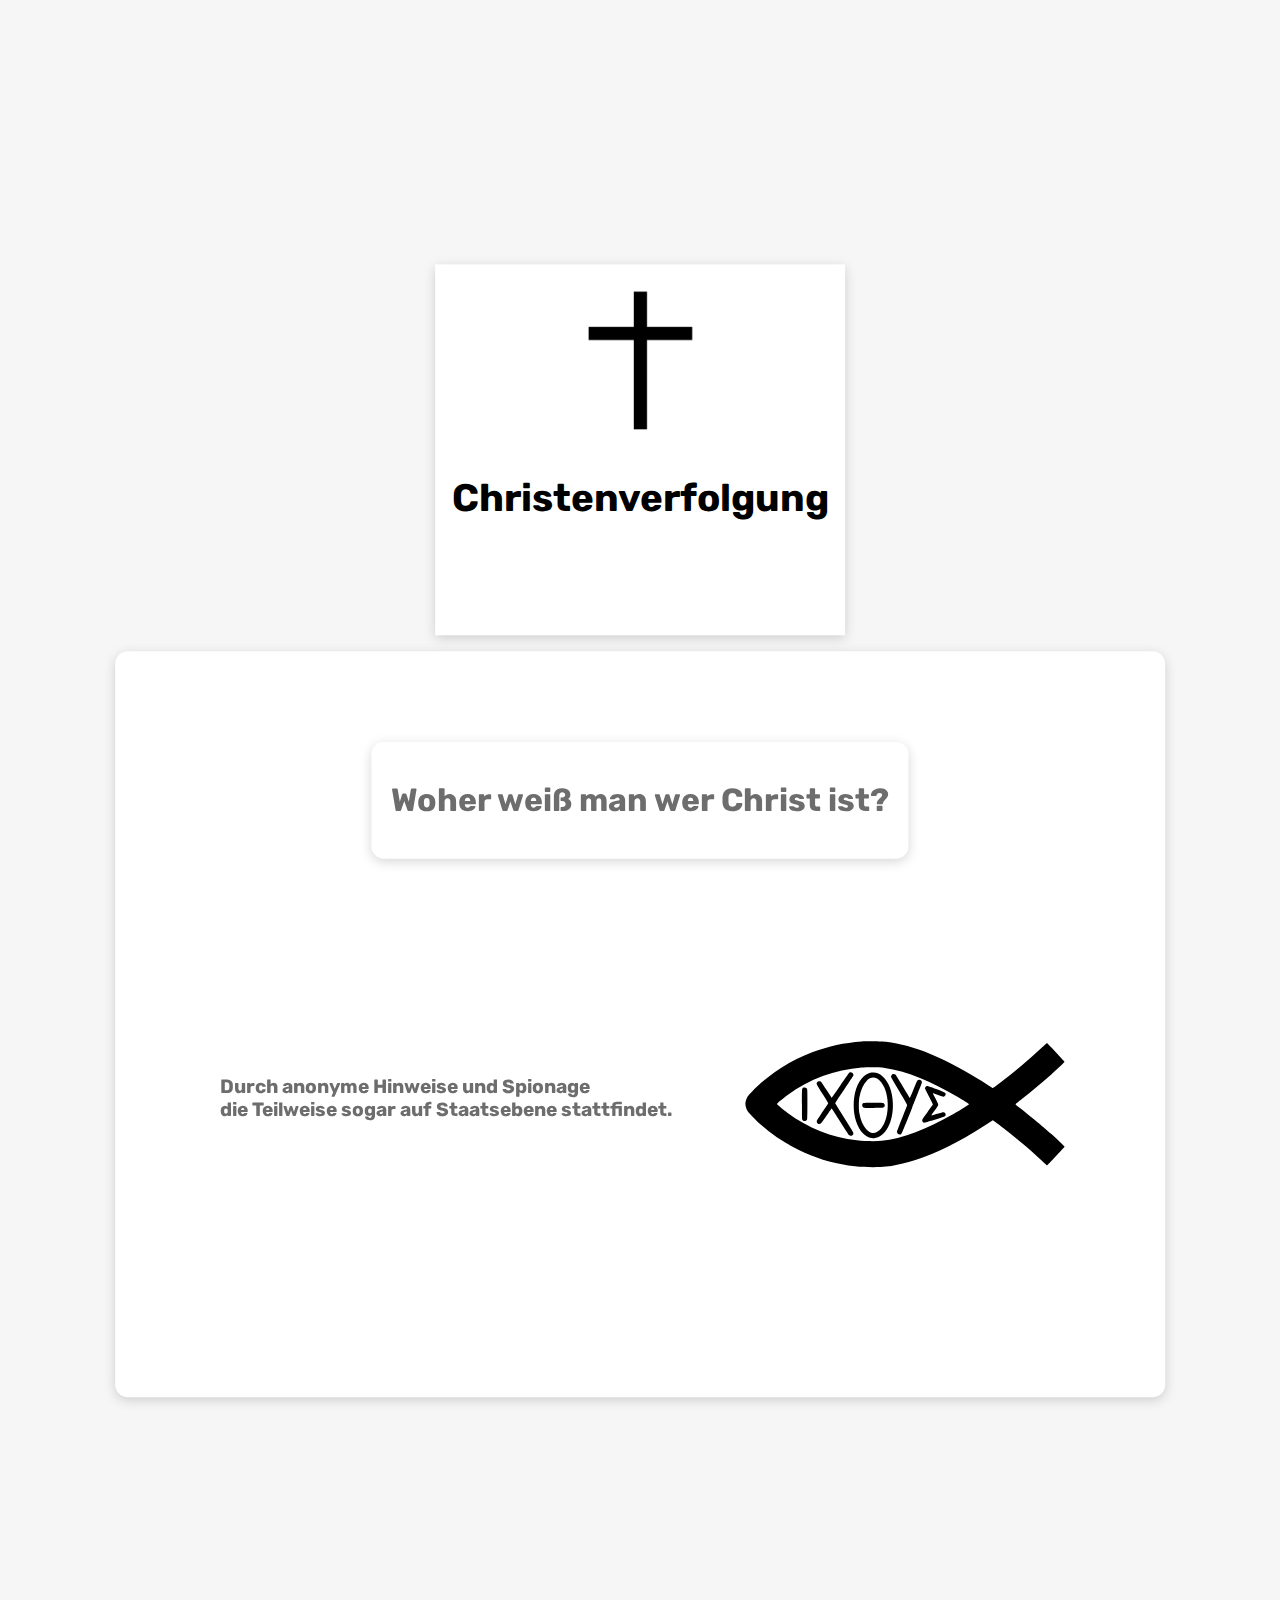
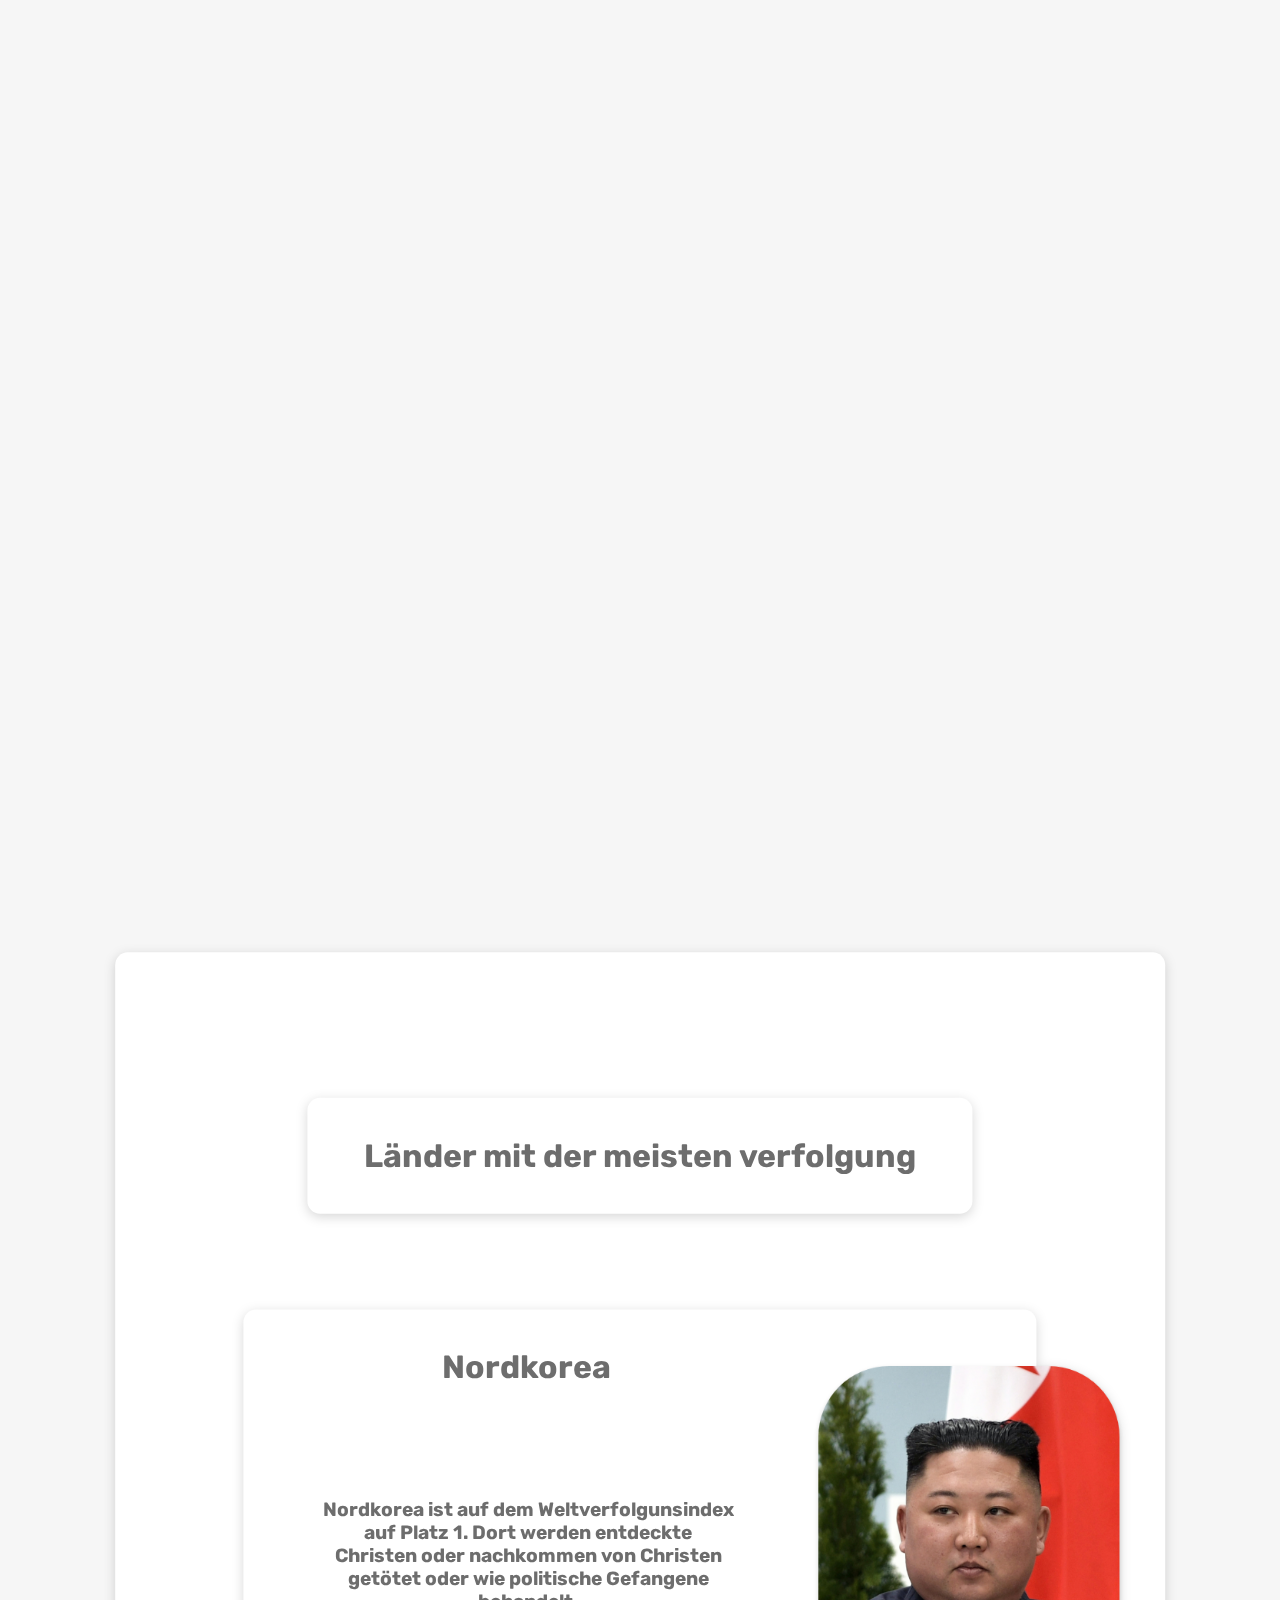
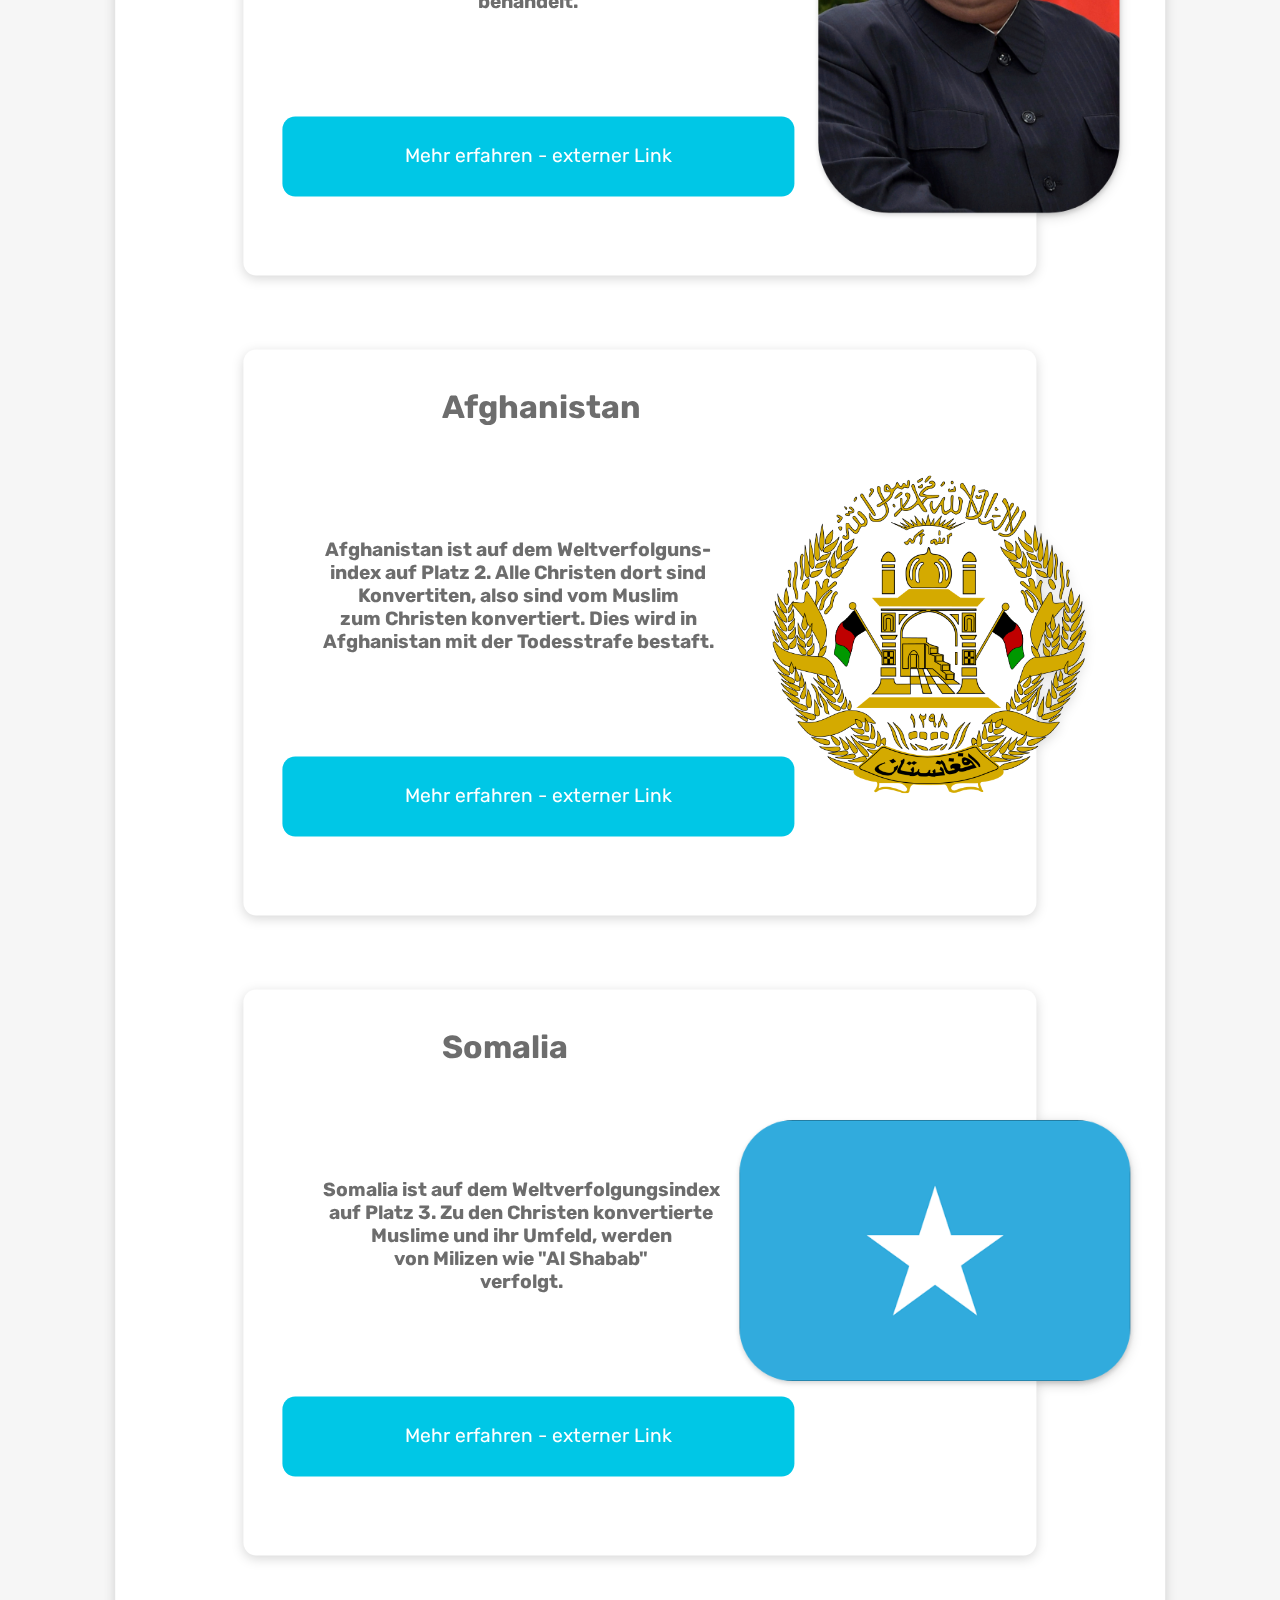
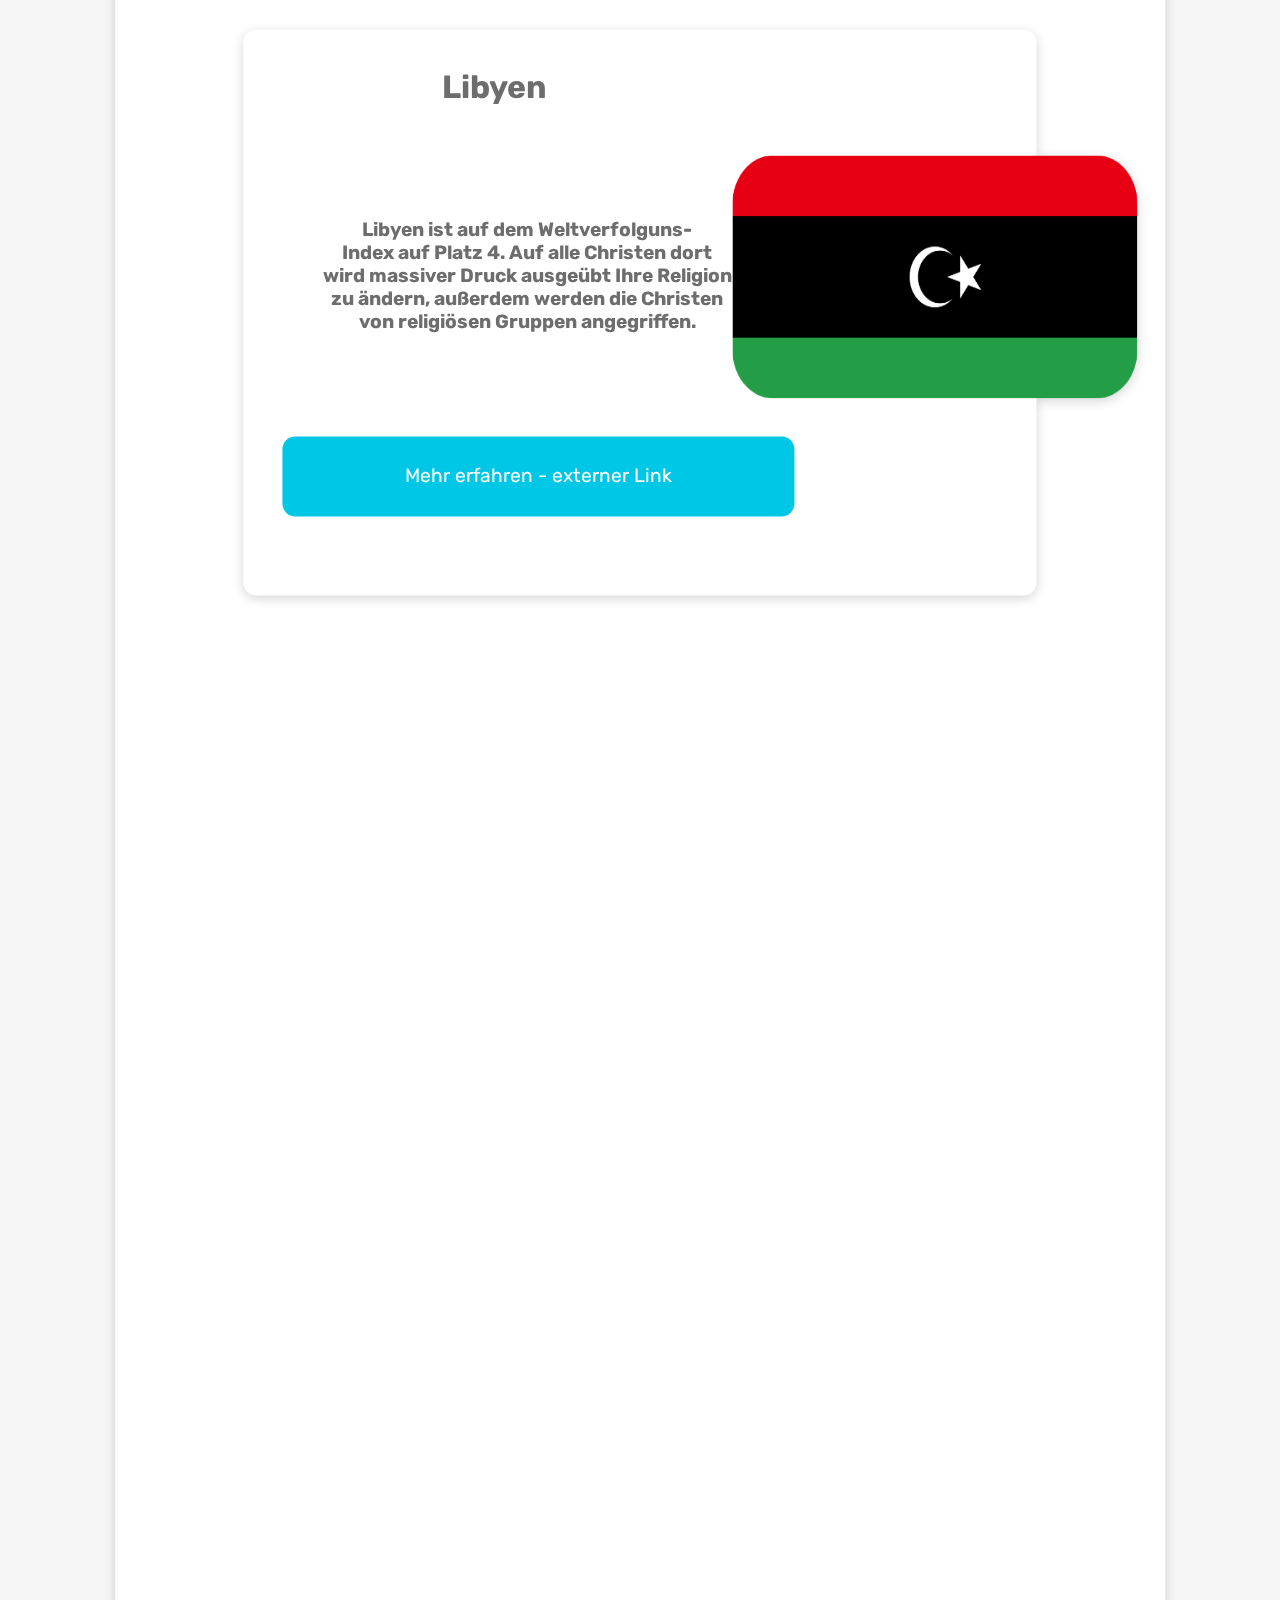
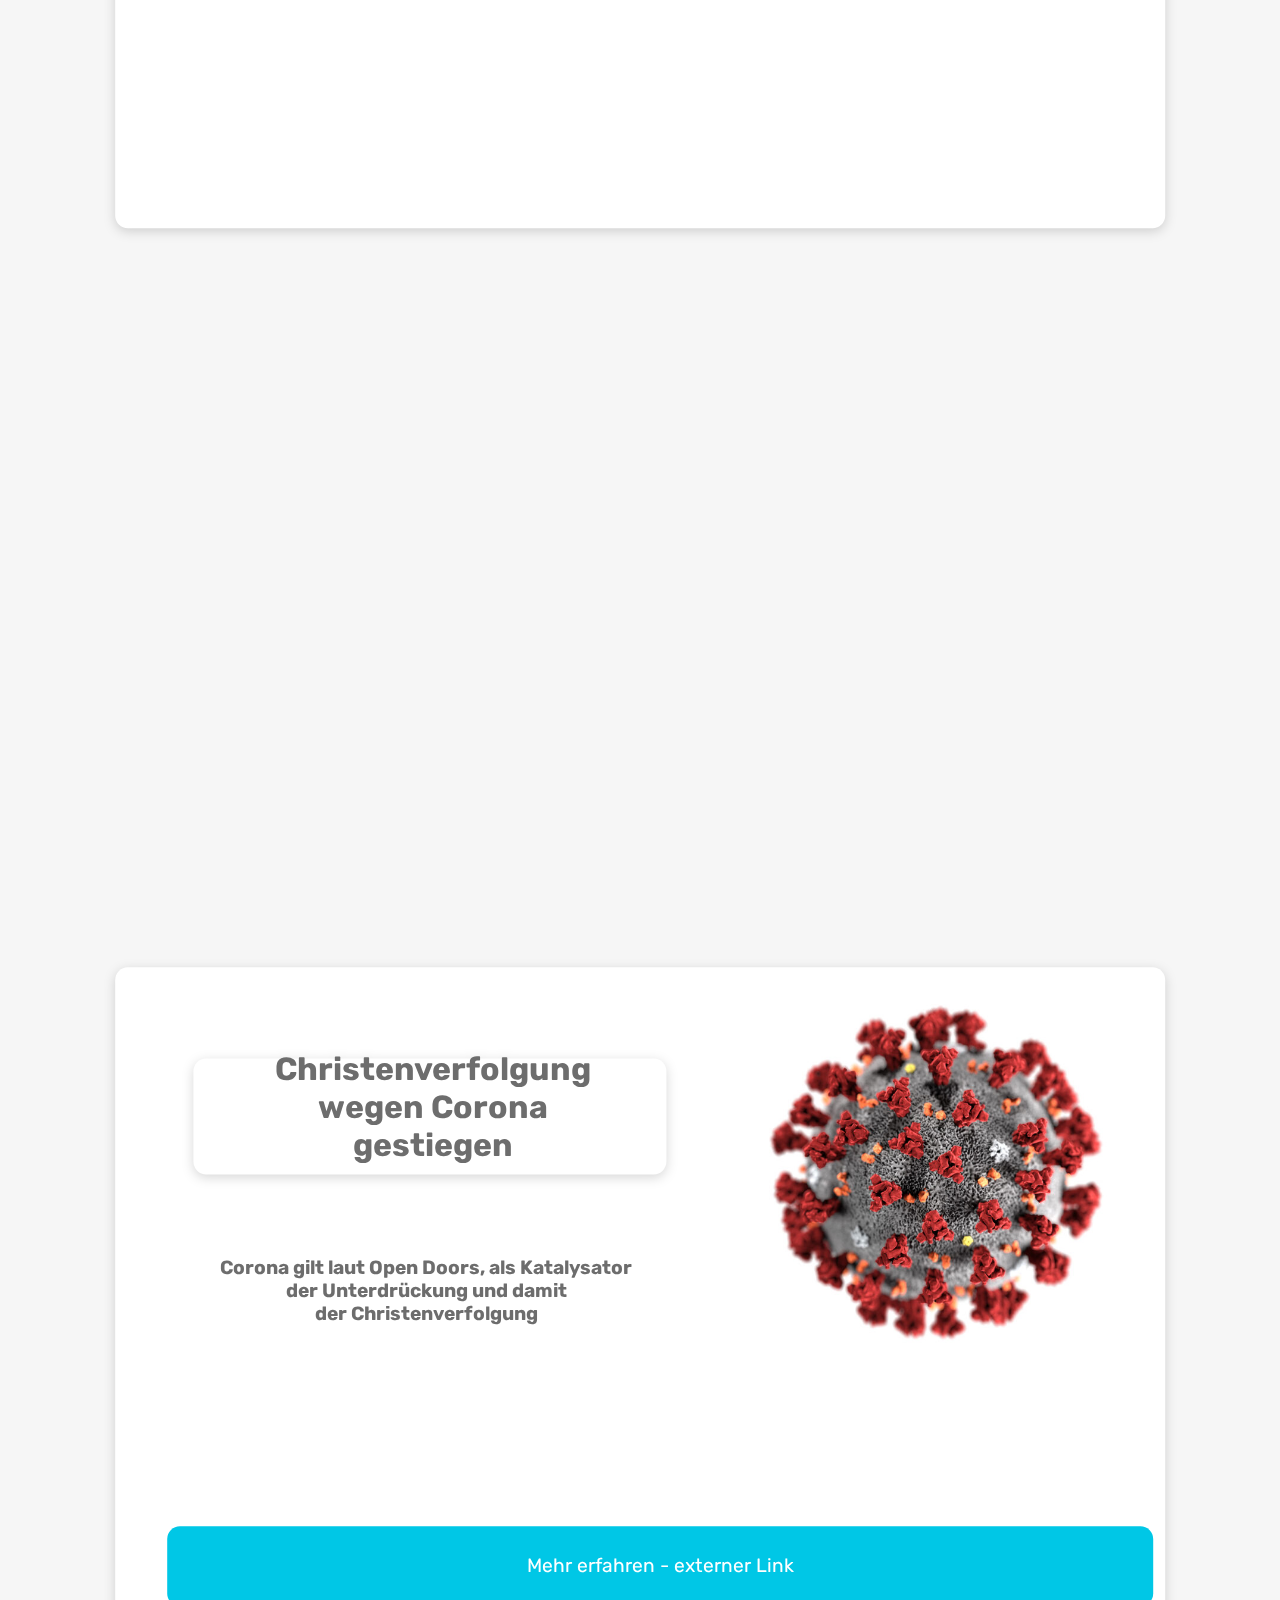
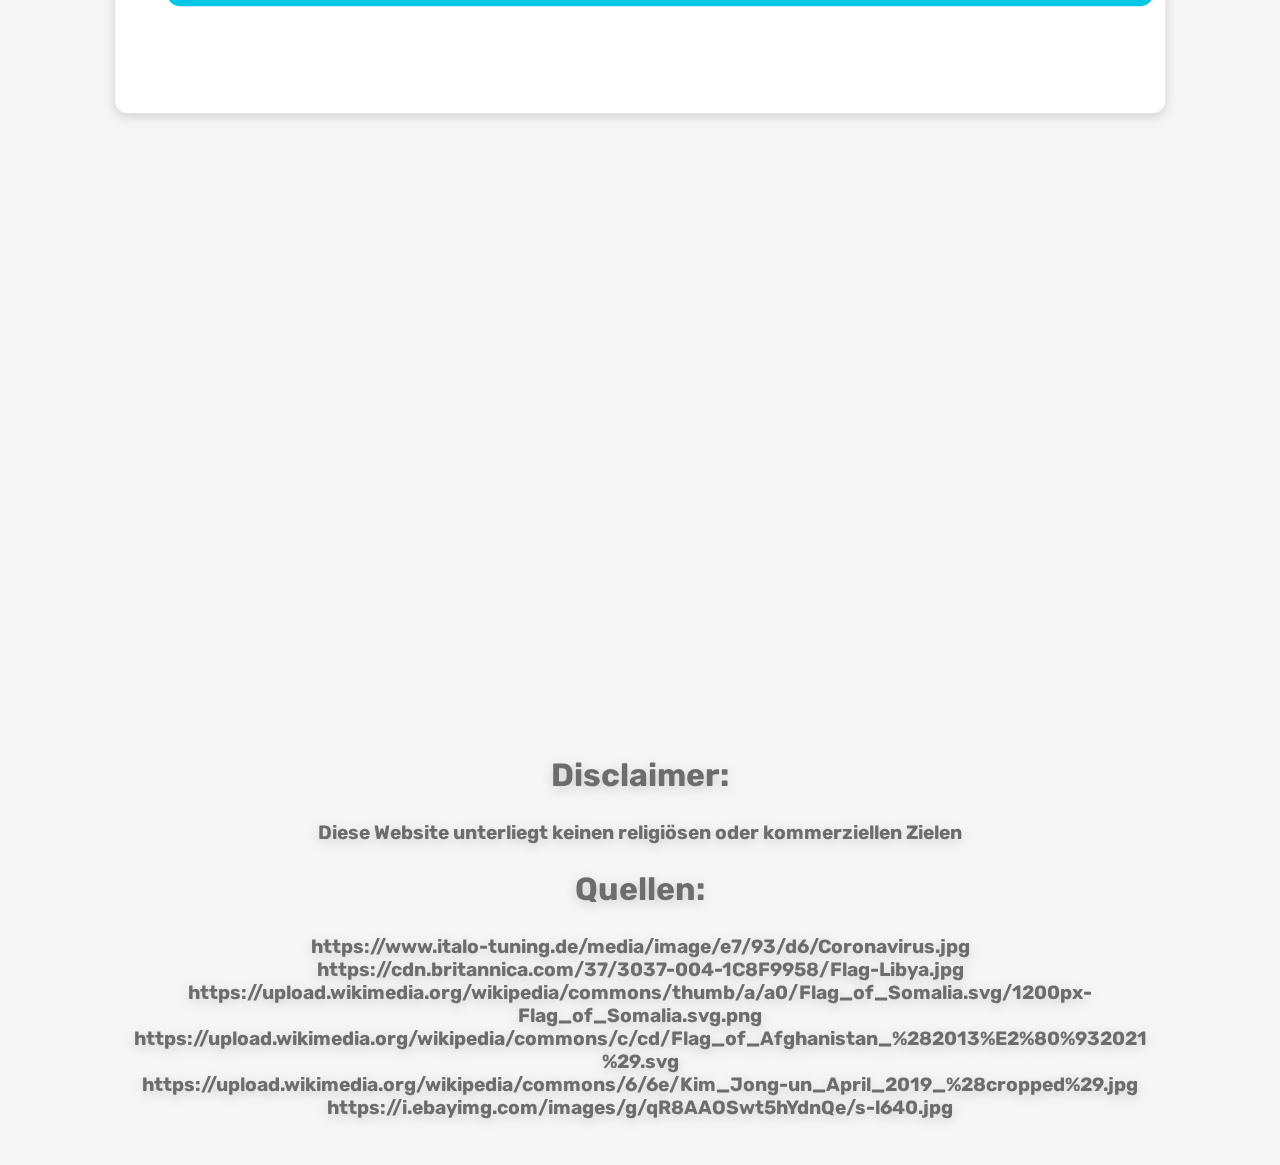
==== commit bf59453f: "Made some minor changes" ====
--- a/index.html
+++ b/index.html
@@ -226,7 +226,12 @@
     
                 </div>
     
-                <img src="resources/images/Corona.png" id="CoronaImage">
+                <img src="resources/images/Corona.png" id="CoronaImage" style="
+                
+                position: absolute;
+                top: 2vh;
+                width: 30vw;
+                ">
     
     
                 <h3 id="CoronaTextText">
@@ -276,11 +281,33 @@
                 <h2>    Disclaimer:<br>
                 </h2>
 
-                <h3>
-                    Diese Website unterliegt nicht der Impressumspflicht, da diese in keiner Weise kommerzielen Zwecken dient.
-                    <br>
-                    Diese Website existiert aus schulischen Zwecken.
-                </h3>
+                <h3 style="text-align: center">
+                    Diese Website unterliegt keinen religiösen oder kommerziellen Zielen
+                </h3>
+                
+                <h2>
+                    Quellen:
+                </h2>
+
+                <h3 style="text-align: center">
+
+                    https://www.italo-tuning.de/media/image/e7/93/d6/Coronavirus.jpg
+                    <br>
+                    https://cdn.britannica.com/37/3037-004-1C8F9958/Flag-Libya.jpg
+                    <br>
+                    https://upload.wikimedia.org/wikipedia/commons/thumb/a/a0/Flag_of_Somalia.svg/1200px-Flag_of_Somalia.svg.png
+                    <br>
+                    https://upload.wikimedia.org/wikipedia/commons/c/cd/Flag_of_Afghanistan_%282013%E2%80%932021%29.svg
+                    <br>
+                    https://upload.wikimedia.org/wikipedia/commons/6/6e/Kim_Jong-un_April_2019_%28cropped%29.jpg
+                    <br>
+                    https://i.ebayimg.com/images/g/qR8AAOSwt5hYdnQe/s-l640.jpg
+                    <br>
+                    <br>
+                    <br>
+
+                </h3>
+
                 </div>
             
             </div>
